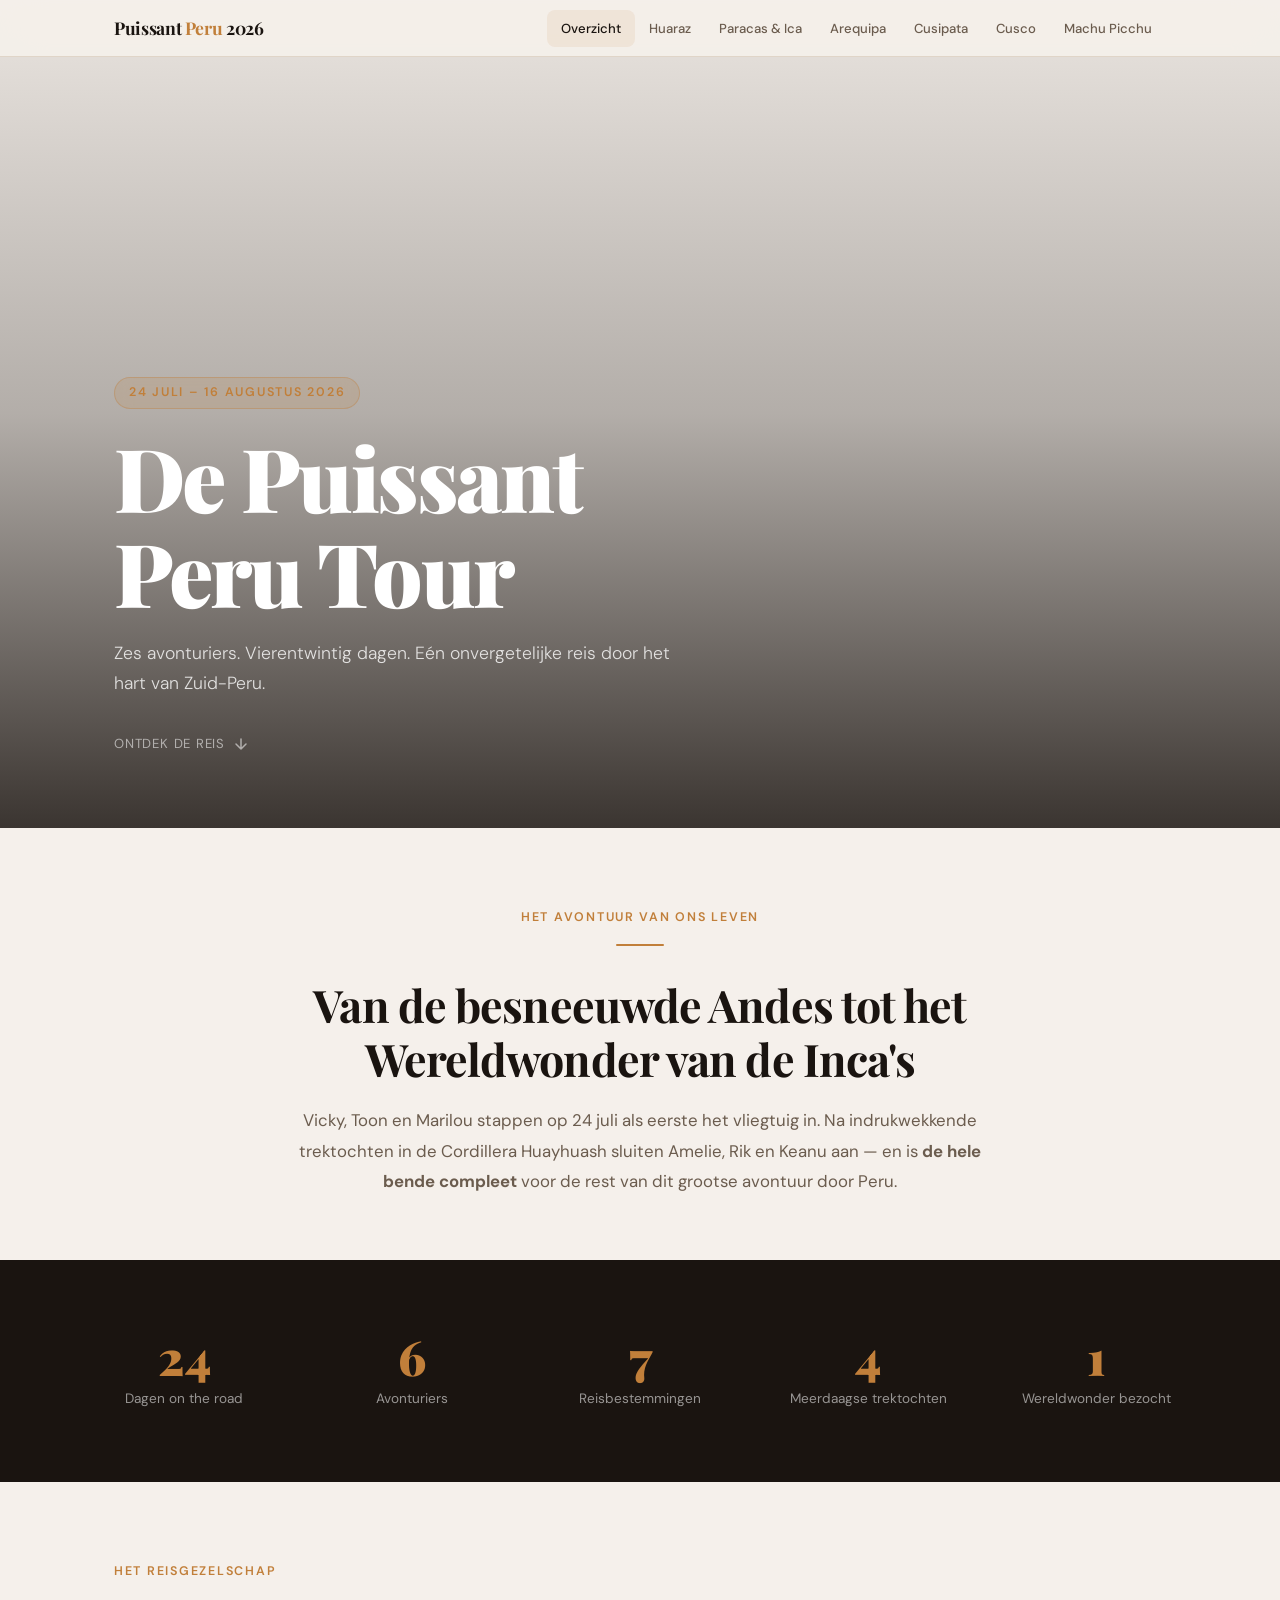
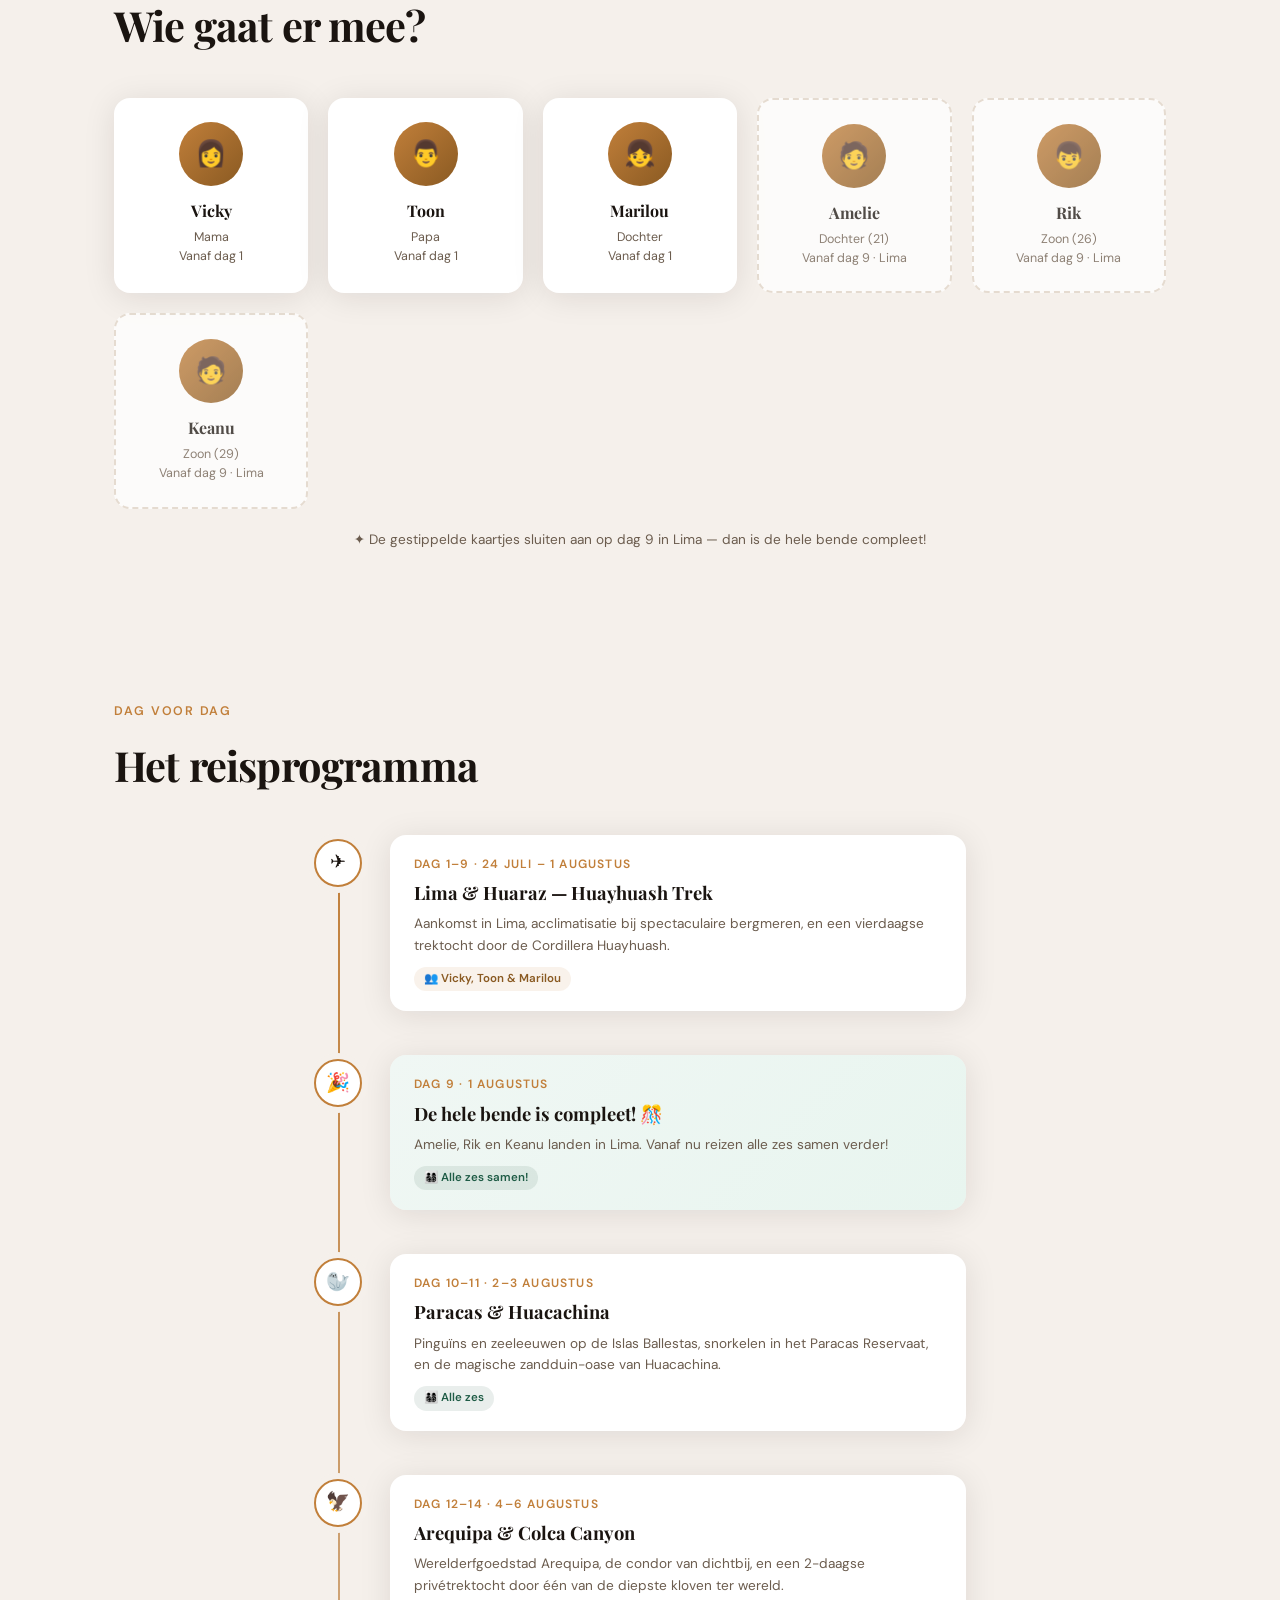
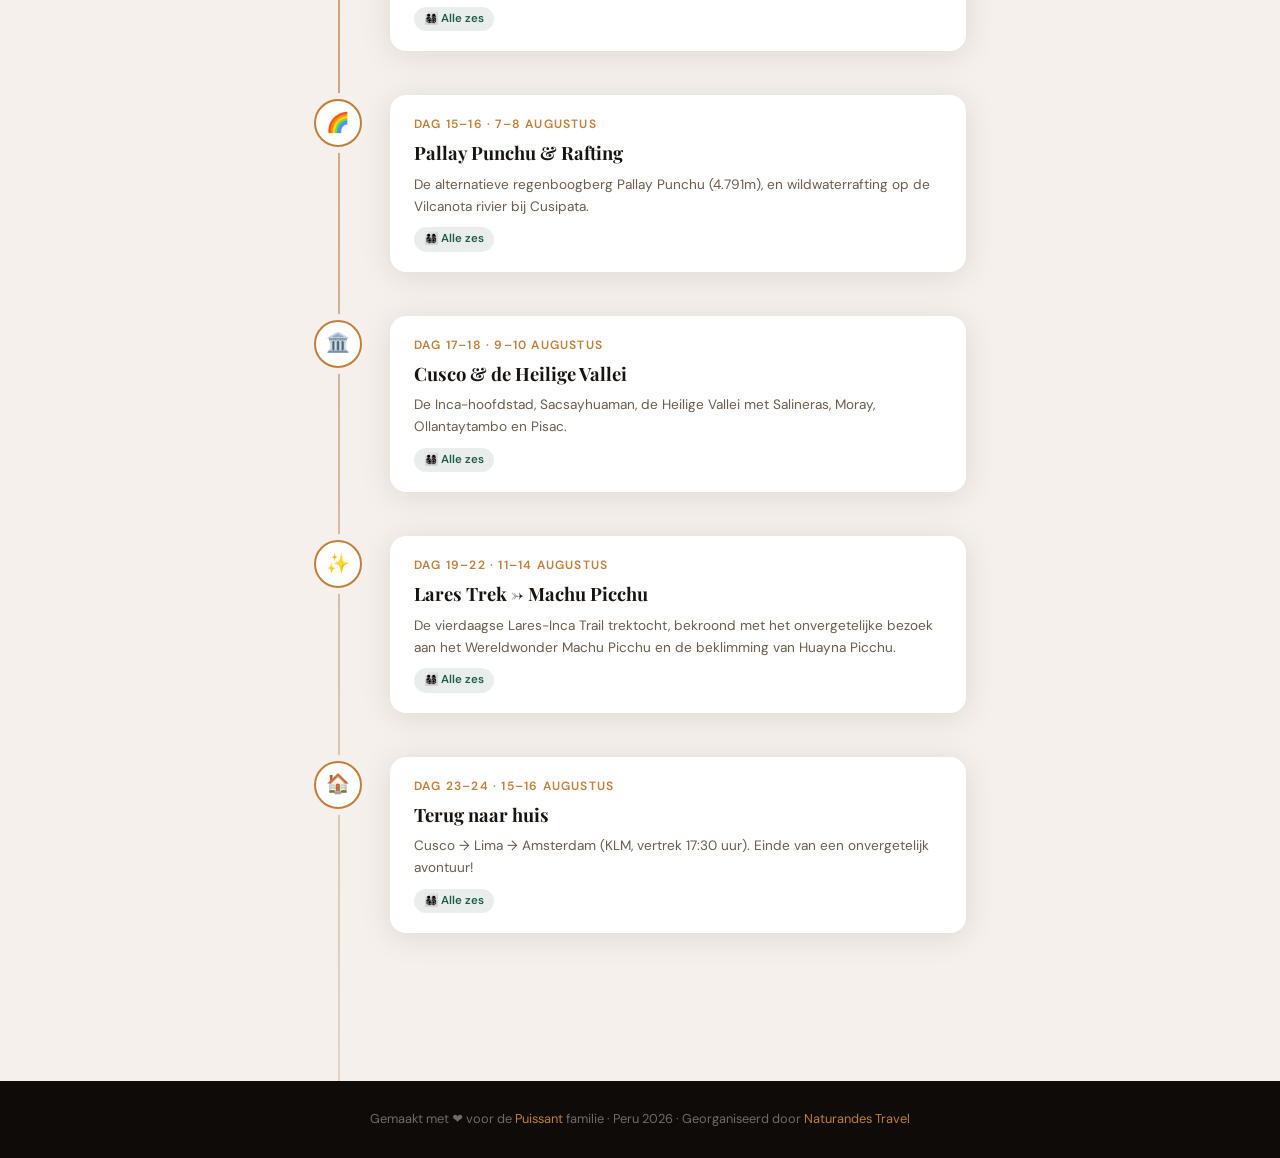
==== index.html @ 6099e21e "Initial site creation" ====
<!DOCTYPE html>
<html lang="nl">
<head>
  <meta charset="UTF-8" />
  <meta name="viewport" content="width=device-width, initial-scale=1.0" />
  <title>De Puissant Peru Tour 2026</title>
  <meta name="description" content="24 dagen Zuid-Peru met de familie Puissant — zomer 2026" />
  <link rel="stylesheet" href="css/style.css" />
  <!-- Extra stijl enkel voor de homepage tijdlijn -->
  <style>
    /* Tijdlijn op de homepage */
    .tijdlijn {
      max-width: 700px;
      margin: 0 auto;
      padding: 0 24px 100px;
      position: relative;
    }
    /* Verticale lijn */
    .tijdlijn::before {
      content: '';
      position: absolute;
      left: 48px;
      top: 0; bottom: 0;
      width: 2px;
      background: linear-gradient(to bottom, var(--kleur-accent), var(--kleur-lijn));
    }
    .tijdlijn-item {
      display: flex;
      gap: 28px;
      align-items: flex-start;
      margin-bottom: 48px;
      position: relative;
    }
    /* Cirkel op de tijdlijn */
    .tijdlijn-cirkel {
      width: 48px;
      height: 48px;
      border-radius: 50%;
      background: var(--kleur-wit);
      border: 2px solid var(--kleur-accent);
      display: flex;
      align-items: center;
      justify-content: center;
      font-size: 1.2rem;
      flex-shrink: 0;
      box-shadow: 0 0 0 6px var(--kleur-achtergrond);
      z-index: 1;
    }
    .tijdlijn-kaart {
      flex: 1;
      background: var(--kleur-wit);
      border-radius: var(--radius);
      padding: 20px 24px;
      box-shadow: var(--schaduw);
      text-decoration: none;
      color: inherit;
      display: block;
      transition: transform 0.3s ease, box-shadow 0.3s ease;
      margin-top: -4px;
    }
    .tijdlijn-kaart:hover {
      transform: translateX(6px);
      box-shadow: var(--schaduw-hover);
    }
    .tijdlijn-kaart .datum {
      font-size: 0.75rem;
      font-weight: 600;
      text-transform: uppercase;
      letter-spacing: 0.1em;
      color: var(--kleur-accent);
      margin-bottom: 4px;
    }
    .tijdlijn-kaart h3 {
      font-family: var(--font-display);
      font-size: 1.15rem;
      font-weight: 700;
      color: var(--kleur-tekst);
      margin-bottom: 6px;
    }
    .tijdlijn-kaart p {
      font-size: 0.85rem;
      color: var(--kleur-subtitel);
      line-height: 1.6;
    }
    /* Groepsbadge */
    .groeps-badge {
      display: inline-flex;
      align-items: center;
      gap: 5px;
      padding: 3px 10px;
      border-radius: 20px;
      font-size: 0.72rem;
      font-weight: 600;
      margin-top: 10px;
    }
    .groeps-badge.drie {
      background: rgba(193, 127, 58, 0.10);
      color: #8a5a22;
    }
    .groeps-badge.zes {
      background: rgba(46, 92, 75, 0.10);
      color: #1f5c46;
    }

    /* Stats sectie */
    .stats-sectie {
      background: var(--kleur-tekst);
      color: white;
      padding: 72px 24px;
      margin-bottom: 0;
    }
    .stats-grid {
      max-width: var(--max-breedte);
      margin: 0 auto;
      display: grid;
      grid-template-columns: repeat(auto-fit, minmax(180px, 1fr));
      gap: 40px;
      text-align: center;
    }
    .stat-item .getal {
      font-family: var(--font-display);
      font-size: 3rem;
      font-weight: 900;
      color: var(--kleur-accent);
      line-height: 1;
      display: block;
    }
    .stat-item .omschrijving {
      font-size: 0.85rem;
      color: rgba(255,255,255,0.55);
      margin-top: 8px;
    }

    /* Wie gaat er mee sectie */
    .personen-sectie {
      max-width: var(--max-breedte);
      margin: 0 auto;
      padding: 80px 24px;
    }
    .personen-grid {
      display: grid;
      grid-template-columns: repeat(auto-fill, minmax(160px, 1fr));
      gap: 20px;
      margin-top: 40px;
    }
    .persoon-kaart {
      background: var(--kleur-wit);
      border-radius: var(--radius);
      padding: 24px 16px;
      text-align: center;
      box-shadow: var(--schaduw);
    }
    .persoon-avatar {
      width: 64px;
      height: 64px;
      border-radius: 50%;
      background: linear-gradient(135deg, var(--kleur-accent), var(--kleur-accent-donker));
      display: flex;
      align-items: center;
      justify-content: center;
      font-size: 1.6rem;
      margin: 0 auto 12px;
    }
    .persoon-naam {
      font-family: var(--font-display);
      font-size: 1rem;
      font-weight: 700;
      color: var(--kleur-tekst);
      margin-bottom: 4px;
    }
    .persoon-info {
      font-size: 0.78rem;
      color: var(--kleur-subtitel);
      line-height: 1.5;
    }
    .persoon-kaart.later {
      border: 2px dashed var(--kleur-lijn);
      box-shadow: none;
      opacity: 0.75;
    }
  </style>
</head>
<body>

  <!-- ===== NAVIGATIEBALK ===== -->
  <nav class="hoofdnav">
    <div class="nav-binnen">
      <a href="index.html" class="nav-logo">Puissant <span>Peru</span> 2026</a>
      <ul class="nav-links">
        <li><a href="index.html">Overzicht</a></li>
        <li><a href="huaraz.html">Huaraz</a></li>
        <li><a href="paracas-ica.html">Paracas & Ica</a></li>
        <li><a href="arequipa.html">Arequipa</a></li>
        <li><a href="cusipata.html">Cusipata</a></li>
        <li><a href="cusco.html">Cusco</a></li>
        <li><a href="machu-picchu.html">Machu Picchu</a></li>
      </ul>
      <button class="nav-hamburger" aria-label="Menu openen">
        <span></span><span></span><span></span>
      </button>
    </div>
    <nav class="nav-mobiel">
      <a href="index.html">🏠 Overzicht</a>
      <a href="huaraz.html">🏔️ Huaraz</a>
      <a href="paracas-ica.html">🌊 Paracas & Ica</a>
      <a href="arequipa.html">🦅 Arequipa</a>
      <a href="cusipata.html">🌈 Cusipata</a>
      <a href="cusco.html">🏛️ Cusco</a>
      <a href="machu-picchu.html">✨ Machu Picchu</a>
    </nav>
  </nav>

  <!-- ===== HERO ===== -->
  <section class="hero">
    <div class="hero-foto" style="background-image: url('https://images.unsplash.com/photo-1587595431973-160d0d94add1?w=1800&q=85');"></div>
    <div class="hero-overlay"></div>
    <div class="hero-inhoud">
      <span class="hero-label">24 juli – 16 augustus 2026</span>
      <h1 class="hero-titel">De Puissant<br>Peru Tour</h1>
      <p class="hero-ondertitel">Zes avonturiers. Vierentwintig dagen. Eén onvergetelijke reis door het hart van Zuid-Peru.</p>
      <a href="#reisverhaal" class="hero-scroll">
        Ontdek de reis
        <svg width="16" height="16" viewBox="0 0 16 16" fill="none">
          <path d="M8 3v10M3 8l5 5 5-5" stroke="currentColor" stroke-width="1.5" stroke-linecap="round" stroke-linejoin="round"/>
        </svg>
      </a>
    </div>
  </section>

  <!-- ===== INTRO ===== -->
  <section class="intro-sectie fade-in" id="reisverhaal">
    <span class="sectie-label">Het avontuur van ons leven</span>
    <div class="divider"></div>
    <h2>Van de besneeuwde Andes tot het Wereldwonder van de Inca's</h2>
    <p>
      Vicky, Toon en Marilou stappen op 24 juli als eerste het vliegtuig in. Na indrukwekkende trektochten
      in de Cordillera Huayhuash sluiten Amelie, Rik en Keanu aan — en is <strong>de hele bende compleet</strong>
      voor de rest van dit grootse avontuur door Peru.
    </p>
  </section>

  <!-- ===== STATISTIEKEN ===== -->
  <section class="stats-sectie">
    <div class="stats-grid">
      <div class="stat-item fade-in">
        <span class="getal">24</span>
        <p class="omschrijving">Dagen on the road</p>
      </div>
      <div class="stat-item fade-in">
        <span class="getal">6</span>
        <p class="omschrijving">Avonturiers</p>
      </div>
      <div class="stat-item fade-in">
        <span class="getal">7</span>
        <p class="omschrijving">Reisbestemmingen</p>
      </div>
      <div class="stat-item fade-in">
        <span class="getal">4</span>
        <p class="omschrijving">Meerdaagse trektochten</p>
      </div>
      <div class="stat-item fade-in">
        <span class="getal">1</span>
        <p class="omschrijving">Wereldwonder bezocht</p>
      </div>
    </div>
  </section>

  <!-- ===== WIE GAAT ER MEE ===== -->
  <section class="personen-sectie">
    <div class="sectie-header" style="padding: 0 0 0 0;">
      <span class="label">Het reisgezelschap</span>
      <h2>Wie gaat er mee?</h2>
    </div>
    <div class="personen-grid">
      <div class="persoon-kaart fade-in">
        <div class="persoon-avatar">👩</div>
        <div class="persoon-naam">Vicky</div>
        <div class="persoon-info">Mama<br>Vanaf dag 1</div>
      </div>
      <div class="persoon-kaart fade-in">
        <div class="persoon-avatar">👨</div>
        <div class="persoon-naam">Toon</div>
        <div class="persoon-info">Papa<br>Vanaf dag 1</div>
      </div>
      <div class="persoon-kaart fade-in">
        <div class="persoon-avatar">👧</div>
        <div class="persoon-naam">Marilou</div>
        <div class="persoon-info">Dochter<br>Vanaf dag 1</div>
      </div>
      <div class="persoon-kaart later fade-in">
        <div class="persoon-avatar">🧑</div>
        <div class="persoon-naam">Amelie</div>
        <div class="persoon-info">Dochter (21)<br>Vanaf dag 9 · Lima</div>
      </div>
      <div class="persoon-kaart later fade-in">
        <div class="persoon-avatar">👦</div>
        <div class="persoon-naam">Rik</div>
        <div class="persoon-info">Zoon (26)<br>Vanaf dag 9 · Lima</div>
      </div>
      <div class="persoon-kaart later fade-in">
        <div class="persoon-avatar">🧑</div>
        <div class="persoon-naam">Keanu</div>
        <div class="persoon-info">Zoon (29)<br>Vanaf dag 9 · Lima</div>
      </div>
    </div>
    <p style="margin-top:20px;font-size:0.85rem;color:var(--kleur-subtitel);text-align:center;">
      ✦ De gestippelde kaartjes sluiten aan op dag 9 in Lima — dan is de hele bende compleet!
    </p>
  </section>

  <!-- ===== TIJDLIJN OVERZICHT ===== -->
  <section>
    <div class="sectie-header fade-in">
      <span class="label">Dag voor dag</span>
      <h2>Het reisprogramma</h2>
    </div>
    <div class="tijdlijn">

      <div class="tijdlijn-item fade-in">
        <div class="tijdlijn-cirkel">✈️</div>
        <a href="huaraz.html" class="tijdlijn-kaart">
          <div class="datum">Dag 1–9 · 24 juli – 1 augustus</div>
          <h3>Lima & Huaraz — Huayhuash Trek</h3>
          <p>Aankomst in Lima, acclimatisatie bij spectaculaire bergmeren, en een vierdaagse trektocht door de Cordillera Huayhuash.</p>
          <span class="groeps-badge drie">👥 Vicky, Toon & Marilou</span>
        </a>
      </div>

      <div class="tijdlijn-item fade-in">
        <div class="tijdlijn-cirkel">🎉</div>
        <div class="tijdlijn-kaart" style="background:linear-gradient(135deg,#f0f7f4,#e8f5ef);cursor:default;">
          <div class="datum">Dag 9 · 1 augustus</div>
          <h3>De hele bende is compleet! 🎊</h3>
          <p>Amelie, Rik en Keanu landen in Lima. Vanaf nu reizen alle zes samen verder!</p>
          <span class="groeps-badge zes">👨‍👩‍👧‍👦 Alle zes samen!</span>
        </div>
      </div>

      <div class="tijdlijn-item fade-in">
        <div class="tijdlijn-cirkel">🦭</div>
        <a href="paracas-ica.html" class="tijdlijn-kaart">
          <div class="datum">Dag 10–11 · 2–3 augustus</div>
          <h3>Paracas & Huacachina</h3>
          <p>Pinguïns en zeeleeuwen op de Islas Ballestas, snorkelen in het Paracas Reservaat, en de magische zandduin-oase van Huacachina.</p>
          <span class="groeps-badge zes">👨‍👩‍👧‍👦 Alle zes</span>
        </a>
      </div>

      <div class="tijdlijn-item fade-in">
        <div class="tijdlijn-cirkel">🦅</div>
        <a href="arequipa.html" class="tijdlijn-kaart">
          <div class="datum">Dag 12–14 · 4–6 augustus</div>
          <h3>Arequipa & Colca Canyon</h3>
          <p>Werelderfgoedstad Arequipa, de condor van dichtbij, en een 2-daagse privétrektocht door één van de diepste kloven ter wereld.</p>
          <span class="groeps-badge zes">👨‍👩‍👧‍👦 Alle zes</span>
        </a>
      </div>

      <div class="tijdlijn-item fade-in">
        <div class="tijdlijn-cirkel">🌈</div>
        <a href="cusipata.html" class="tijdlijn-kaart">
          <div class="datum">Dag 15–16 · 7–8 augustus</div>
          <h3>Pallay Punchu & Rafting</h3>
          <p>De alternatieve regenboogberg Pallay Punchu (4.791m), en wildwaterrafting op de Vilcanota rivier bij Cusipata.</p>
          <span class="groeps-badge zes">👨‍👩‍👧‍👦 Alle zes</span>
        </a>
      </div>

      <div class="tijdlijn-item fade-in">
        <div class="tijdlijn-cirkel">🏛️</div>
        <a href="cusco.html" class="tijdlijn-kaart">
          <div class="datum">Dag 17–18 · 9–10 augustus</div>
          <h3>Cusco & de Heilige Vallei</h3>
          <p>De Inca-hoofdstad, Sacsayhuaman, de Heilige Vallei met Salineras, Moray, Ollantaytambo en Pisac.</p>
          <span class="groeps-badge zes">👨‍👩‍👧‍👦 Alle zes</span>
        </a>
      </div>

      <div class="tijdlijn-item fade-in">
        <div class="tijdlijn-cirkel">✨</div>
        <a href="machu-picchu.html" class="tijdlijn-kaart">
          <div class="datum">Dag 19–22 · 11–14 augustus</div>
          <h3>Lares Trek → Machu Picchu</h3>
          <p>De vierdaagse Lares-Inca Trail trektocht, bekroond met het onvergetelijke bezoek aan het Wereldwonder Machu Picchu en de beklimming van Huayna Picchu.</p>
          <span class="groeps-badge zes">👨‍👩‍👧‍👦 Alle zes</span>
        </a>
      </div>

      <div class="tijdlijn-item fade-in">
        <div class="tijdlijn-cirkel">🏠</div>
        <div class="tijdlijn-kaart" style="cursor:default;">
          <div class="datum">Dag 23–24 · 15–16 augustus</div>
          <h3>Terug naar huis</h3>
          <p>Cusco → Lima → Amsterdam (KLM, vertrek 17:30 uur). Einde van een onvergetelijk avontuur!</p>
          <span class="groeps-badge zes">👨‍👩‍👧‍👦 Alle zes</span>
        </div>
      </div>

    </div>
  </section>

  <!-- ===== FOOTER ===== -->
  <footer>
    <p>Gemaakt met ❤️ voor de <span>Puissant</span> familie · Peru 2026 · Georganiseerd door <a href="https://www.rondreizenperu.com" target="_blank" style="color:var(--kleur-accent);text-decoration:none;">Naturandes Travel</a></p>
  </footer>

  <script src="js/main.js"></script>
</body>
</html>
---- css/style.css ----
/* ============================================================
   PUISSANT PERU 2026 — Gedeelde stijlgids
   Geïnspireerd op Apple.com: minimalisme, grote typografie,
   veel witruimte, vloeiende animaties, sticky navigatie
   ============================================================ */

/* --- Google Fonts import --- */
@import url('https://fonts.googleapis.com/css2?family=Playfair+Display:wght@400;700;900&family=DM+Sans:wght@300;400;500;600&display=swap');

/* --- CSS variabelen (kleurenpalet & spacing) --- */
:root {
  --kleur-achtergrond: #f5f0eb;   /* Warm gebroken wit */
  --kleur-wit: #ffffff;
  --kleur-tekst: #1a1410;         /* Bijna zwart, warm tint */
  --kleur-subtitel: #6b5c4e;      /* Warm grijs-bruin */
  --kleur-accent: #c17f3a;        /* Peruaans goud/terracotta */
  --kleur-accent-donker: #8a5a22;
  --kleur-lijn: #e0d5c8;
  --kleur-nav-bg: rgba(245, 240, 235, 0.92);

  --font-display: 'Playfair Display', Georgia, serif;
  --font-body: 'DM Sans', system-ui, sans-serif;

  --radius: 16px;
  --schaduw: 0 4px 32px rgba(26, 20, 16, 0.10);
  --schaduw-hover: 0 12px 48px rgba(26, 20, 16, 0.18);

  --max-breedte: 1100px;
  --sectie-padding: 100px 24px;
}

/* --- Reset & basis --- */
*, *::before, *::after { box-sizing: border-box; margin: 0; padding: 0; }

html { scroll-behavior: smooth; font-size: 16px; }

body {
  font-family: var(--font-body);
  background-color: var(--kleur-achtergrond);
  color: var(--kleur-tekst);
  line-height: 1.6;
  -webkit-font-smoothing: antialiased;
}

/* --- NAVIGATIEBALK --- */
nav.hoofdnav {
  position: fixed;
  top: 0; left: 0; right: 0;
  z-index: 1000;
  background: var(--kleur-nav-bg);
  backdrop-filter: blur(20px) saturate(180%);
  -webkit-backdrop-filter: blur(20px) saturate(180%);
  border-bottom: 1px solid var(--kleur-lijn);
  transition: all 0.3s ease;
}

.nav-binnen {
  max-width: var(--max-breedte);
  margin: 0 auto;
  padding: 0 24px;
  height: 56px;
  display: flex;
  align-items: center;
  justify-content: space-between;
}

.nav-logo {
  font-family: var(--font-display);
  font-size: 1.1rem;
  font-weight: 700;
  color: var(--kleur-tekst);
  text-decoration: none;
  letter-spacing: -0.02em;
}

.nav-logo span { color: var(--kleur-accent); }

.nav-links {
  display: flex;
  gap: 0;
  list-style: none;
  align-items: center;
}

.nav-links a {
  display: block;
  padding: 8px 14px;
  font-size: 0.82rem;
  font-weight: 500;
  color: var(--kleur-subtitel);
  text-decoration: none;
  border-radius: 8px;
  transition: color 0.2s, background 0.2s;
  white-space: nowrap;
}

.nav-links a:hover,
.nav-links a.actief {
  color: var(--kleur-tekst);
  background: rgba(193, 127, 58, 0.10);
}

/* Hamburger voor mobiel */
.nav-hamburger {
  display: none;
  flex-direction: column;
  gap: 5px;
  cursor: pointer;
  padding: 8px;
  background: none;
  border: none;
}
.nav-hamburger span {
  display: block;
  width: 22px;
  height: 2px;
  background: var(--kleur-tekst);
  border-radius: 2px;
  transition: all 0.3s;
}

/* Mobiel menu */
.nav-mobiel {
  display: none;
  flex-direction: column;
  background: var(--kleur-nav-bg);
  backdrop-filter: blur(20px);
  border-top: 1px solid var(--kleur-lijn);
  padding: 12px 24px 20px;
}
.nav-mobiel.open { display: flex; }
.nav-mobiel a {
  padding: 12px 0;
  font-size: 1rem;
  font-weight: 500;
  color: var(--kleur-tekst);
  text-decoration: none;
  border-bottom: 1px solid var(--kleur-lijn);
}
.nav-mobiel a:last-child { border-bottom: none; }

/* --- HERO SECTIE (grote foto bovenaan) --- */
.hero {
  position: relative;
  height: 92vh;
  min-height: 580px;
  display: flex;
  align-items: flex-end;
  overflow: hidden;
}

.hero-foto {
  position: absolute;
  inset: 0;
  background-size: cover;
  background-position: center;
  background-attachment: fixed; /* parallax effect */
  transform: scale(1.04);
  transition: transform 8s ease-out;
}

/* Verloop van donker onderaan naar transparant bovenaan */
.hero-overlay {
  position: absolute;
  inset: 0;
  background: linear-gradient(
    to top,
    rgba(26, 20, 16, 0.85) 0%,
    rgba(26, 20, 16, 0.30) 50%,
    rgba(26, 20, 16, 0.05) 100%
  );
}

.hero-inhoud {
  position: relative;
  z-index: 1;
  max-width: var(--max-breedte);
  margin: 0 auto;
  padding: 0 24px 72px;
  width: 100%;
}

/* Klein label boven de titel */
.hero-label {
  display: inline-block;
  font-family: var(--font-body);
  font-size: 0.78rem;
  font-weight: 600;
  text-transform: uppercase;
  letter-spacing: 0.14em;
  color: var(--kleur-accent);
  background: rgba(193, 127, 58, 0.15);
  border: 1px solid rgba(193, 127, 58, 0.35);
  border-radius: 20px;
  padding: 5px 14px;
  margin-bottom: 20px;
  backdrop-filter: blur(8px);
}

.hero-titel {
  font-family: var(--font-display);
  font-size: clamp(2.8rem, 7vw, 5.5rem);
  font-weight: 900;
  color: #fff;
  line-height: 1.08;
  letter-spacing: -0.03em;
  margin-bottom: 20px;
  max-width: 800px;
}

.hero-ondertitel {
  font-size: 1.1rem;
  font-weight: 300;
  color: rgba(255,255,255,0.80);
  max-width: 560px;
  margin-bottom: 32px;
  line-height: 1.7;
}

/* Scroll-indicator pijl */
.hero-scroll {
  display: inline-flex;
  align-items: center;
  gap: 8px;
  font-size: 0.82rem;
  color: rgba(255,255,255,0.55);
  text-decoration: none;
  letter-spacing: 0.06em;
  text-transform: uppercase;
  transition: color 0.2s;
}
.hero-scroll:hover { color: rgba(255,255,255,0.90); }
.hero-scroll svg { animation: stuiteren 2s ease-in-out infinite; }

@keyframes stuiteren {
  0%, 100% { transform: translateY(0); }
  50% { transform: translateY(6px); }
}

/* --- INLEIDINGSSECTIE (na hero) --- */
.intro-sectie {
  max-width: 740px;
  margin: 0 auto;
  padding: 80px 24px 64px;
  text-align: center;
}

.intro-sectie .sectie-label {
  display: block;
  font-size: 0.78rem;
  font-weight: 600;
  text-transform: uppercase;
  letter-spacing: 0.14em;
  color: var(--kleur-accent);
  margin-bottom: 16px;
}

.intro-sectie h2 {
  font-family: var(--font-display);
  font-size: clamp(1.8rem, 4vw, 2.8rem);
  font-weight: 700;
  letter-spacing: -0.02em;
  line-height: 1.2;
  margin-bottom: 20px;
  color: var(--kleur-tekst);
}

.intro-sectie p {
  font-size: 1.05rem;
  color: var(--kleur-subtitel);
  line-height: 1.8;
}

/* --- DIVIDER --- */
.divider {
  width: 48px;
  height: 2px;
  background: var(--kleur-accent);
  margin: 0 auto 32px;
  border-radius: 2px;
}

/* --- REISBLOKKEN OVERZICHT (index.html) --- */
.blokken-grid {
  display: grid;
  grid-template-columns: repeat(auto-fill, minmax(300px, 1fr));
  gap: 28px;
  max-width: var(--max-breedte);
  margin: 0 auto;
  padding: 0 24px 100px;
}

/* Kaartje per reisblok */
.blok-kaart {
  display: block;
  text-decoration: none;
  border-radius: var(--radius);
  overflow: hidden;
  background: var(--kleur-wit);
  box-shadow: var(--schaduw);
  transition: transform 0.35s cubic-bezier(.22,.68,0,1.2), box-shadow 0.35s ease;
  position: relative;
}

.blok-kaart:hover {
  transform: translateY(-6px);
  box-shadow: var(--schaduw-hover);
}

.blok-kaart-foto {
  width: 100%;
  aspect-ratio: 16/10;
  object-fit: cover;
  display: block;
  background: var(--kleur-lijn);
  transition: transform 0.5s ease;
}
.blok-kaart:hover .blok-kaart-foto { transform: scale(1.03); }

.blok-kaart-inhoud {
  padding: 24px;
}

.blok-kaart-nummer {
  font-size: 0.72rem;
  font-weight: 600;
  text-transform: uppercase;
  letter-spacing: 0.14em;
  color: var(--kleur-accent);
  margin-bottom: 8px;
}

.blok-kaart h3 {
  font-family: var(--font-display);
  font-size: 1.25rem;
  font-weight: 700;
  color: var(--kleur-tekst);
  margin-bottom: 8px;
  letter-spacing: -0.02em;
}

.blok-kaart p {
  font-size: 0.88rem;
  color: var(--kleur-subtitel);
  line-height: 1.6;
  margin-bottom: 16px;
}

.blok-kaart-data {
  display: flex;
  align-items: center;
  gap: 6px;
  font-size: 0.80rem;
  color: var(--kleur-subtitel);
}

/* Badge "wie is er mee" */
.badge-wie {
  display: inline-flex;
  align-items: center;
  gap: 5px;
  font-size: 0.75rem;
  font-weight: 500;
  color: var(--kleur-accent-donker);
  background: rgba(193, 127, 58, 0.10);
  border-radius: 20px;
  padding: 3px 10px;
  margin-top: 10px;
}

/* --- ACCORDION (uitklapbare dag-kaarten) --- */
.accordion-container {
  max-width: var(--max-breedte);
  margin: 0 auto;
  padding: 0 24px 80px;
}

.accordion-item {
  border-radius: var(--radius);
  background: var(--kleur-wit);
  box-shadow: var(--schaduw);
  margin-bottom: 16px;
  overflow: hidden;
  transition: box-shadow 0.3s;
}
.accordion-item:hover { box-shadow: var(--schaduw-hover); }

/* Accordion koptekst (klikbaar deel) */
.accordion-header {
  width: 100%;
  background: none;
  border: none;
  cursor: pointer;
  display: flex;
  align-items: center;
  justify-content: space-between;
  padding: 24px 28px;
  text-align: left;
  gap: 16px;
}

.accordion-dag-info {
  display: flex;
  align-items: center;
  gap: 20px;
  flex: 1;
  min-width: 0;
}

.accordion-dag-nummer {
  font-family: var(--font-display);
  font-size: 2rem;
  font-weight: 900;
  color: var(--kleur-accent);
  line-height: 1;
  min-width: 48px;
}

.accordion-dag-tekst h3 {
  font-family: var(--font-display);
  font-size: 1.05rem;
  font-weight: 700;
  color: var(--kleur-tekst);
  letter-spacing: -0.01em;
  margin-bottom: 3px;
}

.accordion-dag-tekst .datum {
  font-size: 0.80rem;
  color: var(--kleur-subtitel);
  font-weight: 400;
}

/* Pijl die draait bij openen */
.accordion-pijl {
  width: 32px;
  height: 32px;
  border-radius: 50%;
  background: var(--kleur-achtergrond);
  display: flex;
  align-items: center;
  justify-content: center;
  flex-shrink: 0;
  transition: transform 0.3s ease, background 0.3s;
}
.accordion-item.open .accordion-pijl {
  transform: rotate(180deg);
  background: var(--kleur-accent);
  color: white;
}

/* Accordion inhoud (ingeklapt) */
.accordion-inhoud {
  max-height: 0;
  overflow: hidden;
  transition: max-height 0.55s cubic-bezier(0.4, 0, 0.2, 1);
}
.accordion-item.open .accordion-inhoud {
  max-height: 2000px; /* groot genoeg voor alle content */
}

.accordion-inhoud-binnen {
  padding: 0 28px 28px;
  border-top: 1px solid var(--kleur-lijn);
  padding-top: 24px;
}

/* Foto-rij in accordion */
.foto-rij {
  display: grid;
  grid-template-columns: repeat(auto-fill, minmax(200px, 1fr));
  gap: 12px;
  margin-bottom: 24px;
}

.foto-rij img {
  width: 100%;
  aspect-ratio: 4/3;
  object-fit: cover;
  border-radius: 10px;
  display: block;
  background: var(--kleur-lijn);
  transition: transform 0.3s ease;
}
.foto-rij img:hover { transform: scale(1.02); }

/* Beschrijving in accordion */
.accordion-inhoud-binnen p {
  font-size: 0.95rem;
  color: var(--kleur-subtitel);
  line-height: 1.8;
  margin-bottom: 20px;
}

/* Links sectie (hotels, activiteiten, bezienswaardigheden) */
.links-sectie {
  display: flex;
  flex-wrap: wrap;
  gap: 10px;
  margin-top: 20px;
  padding-top: 20px;
  border-top: 1px solid var(--kleur-lijn);
}

.link-chip {
  display: inline-flex;
  align-items: center;
  gap: 6px;
  padding: 7px 14px;
  border-radius: 20px;
  font-size: 0.80rem;
  font-weight: 500;
  text-decoration: none;
  transition: all 0.2s;
  border: 1px solid;
}

/* Drie soorten chips: hotel, activiteit, bezienswaardigheid */
.link-chip.hotel {
  color: #7c5c2e;
  background: rgba(193, 127, 58, 0.08);
  border-color: rgba(193, 127, 58, 0.25);
}
.link-chip.hotel:hover {
  background: rgba(193, 127, 58, 0.18);
  border-color: rgba(193, 127, 58, 0.5);
}

.link-chip.activiteit {
  color: #2e5c4b;
  background: rgba(46, 92, 75, 0.08);
  border-color: rgba(46, 92, 75, 0.25);
}
.link-chip.activiteit:hover {
  background: rgba(46, 92, 75, 0.18);
  border-color: rgba(46, 92, 75, 0.5);
}

.link-chip.bezienswaardigheid {
  color: #2e3f5c;
  background: rgba(46, 63, 92, 0.08);
  border-color: rgba(46, 63, 92, 0.25);
}
.link-chip.bezienswaardigheid:hover {
  background: rgba(46, 63, 92, 0.18);
  border-color: rgba(46, 63, 92, 0.5);
}

/* --- PERSOONLIJK MOMENT BANNER --- */
.moment-banner {
  max-width: var(--max-breedte);
  margin: 0 auto 60px;
  padding: 0 24px;
}

.moment-banner-binnen {
  background: linear-gradient(135deg, #2e3f5c 0%, #1a2a3c 100%);
  border-radius: var(--radius);
  padding: 32px 40px;
  display: flex;
  align-items: center;
  gap: 20px;
  color: white;
}

.moment-banner-icon {
  font-size: 2rem;
  flex-shrink: 0;
}

.moment-banner-tekst p {
  font-size: 0.85rem;
  opacity: 0.65;
  text-transform: uppercase;
  letter-spacing: 0.1em;
  margin-bottom: 4px;
  color: white;
}

.moment-banner-tekst strong {
  font-size: 1.05rem;
  font-weight: 500;
  color: white;
  line-height: 1.5;
}

/* --- VOLGENDE STOP sectie (onderaan elke pagina) --- */
.volgende-stop {
  background: var(--kleur-tekst);
  color: white;
  padding: 80px 24px;
  text-align: center;
}

.volgende-stop .label {
  font-size: 0.78rem;
  font-weight: 600;
  text-transform: uppercase;
  letter-spacing: 0.14em;
  color: var(--kleur-accent);
  margin-bottom: 16px;
}

.volgende-stop h2 {
  font-family: var(--font-display);
  font-size: clamp(1.8rem, 4vw, 2.8rem);
  font-weight: 700;
  margin-bottom: 12px;
  letter-spacing: -0.02em;
}

.volgende-stop p {
  color: rgba(255,255,255,0.60);
  font-size: 1rem;
  margin-bottom: 36px;
}

.knop-primair {
  display: inline-flex;
  align-items: center;
  gap: 8px;
  padding: 14px 28px;
  background: var(--kleur-accent);
  color: white;
  border-radius: 50px;
  text-decoration: none;
  font-size: 0.92rem;
  font-weight: 600;
  letter-spacing: 0.02em;
  transition: all 0.25s ease;
  border: none;
  cursor: pointer;
}

.knop-primair:hover {
  background: var(--kleur-accent-donker);
  transform: translateY(-2px);
  box-shadow: 0 8px 24px rgba(193, 127, 58, 0.4);
}

/* --- FOOTER --- */
footer {
  background: #0e0b08;
  color: rgba(255,255,255,0.40);
  text-align: center;
  padding: 28px 24px;
  font-size: 0.80rem;
}
footer span { color: var(--kleur-accent); }

/* --- FADE-IN ANIMATIES bij scrollen --- */
.fade-in {
  opacity: 0;
  transform: translateY(30px);
  transition: opacity 0.65s ease, transform 0.65s ease;
}
.fade-in.zichtbaar {
  opacity: 1;
  transform: translateY(0);
}

/* Vertraging per kaart */
.fade-in:nth-child(2) { transition-delay: 0.1s; }
.fade-in:nth-child(3) { transition-delay: 0.2s; }
.fade-in:nth-child(4) { transition-delay: 0.3s; }
.fade-in:nth-child(5) { transition-delay: 0.4s; }
.fade-in:nth-child(6) { transition-delay: 0.5s; }

/* --- SECTIE HEADERS --- */
.sectie-header {
  max-width: var(--max-breedte);
  margin: 0 auto;
  padding: 72px 24px 40px;
}

.sectie-header .label {
  display: block;
  font-size: 0.78rem;
  font-weight: 600;
  text-transform: uppercase;
  letter-spacing: 0.14em;
  color: var(--kleur-accent);
  margin-bottom: 10px;
}

.sectie-header h2 {
  font-family: var(--font-display);
  font-size: clamp(1.8rem, 4vw, 2.6rem);
  font-weight: 700;
  letter-spacing: -0.02em;
  color: var(--kleur-tekst);
}

/* --- RESPONSIEF --- */
@media (max-width: 768px) {
  .nav-links { display: none; }
  .nav-hamburger { display: flex; }

  .hero-foto { background-attachment: scroll; } /* Geen parallax op mobiel (performance) */

  .blokken-grid { grid-template-columns: 1fr; }

  .accordion-dag-nummer { font-size: 1.5rem; min-width: 36px; }

  .moment-banner-binnen {
    flex-direction: column;
    text-align: center;
    padding: 24px;
  }

  .foto-rij { grid-template-columns: repeat(2, 1fr); }
}

@media (max-width: 480px) {
  .foto-rij { grid-template-columns: 1fr; }
  .accordion-header { padding: 18px 20px; }
  .accordion-inhoud-binnen { padding: 0 20px 20px; padding-top: 20px; }
}
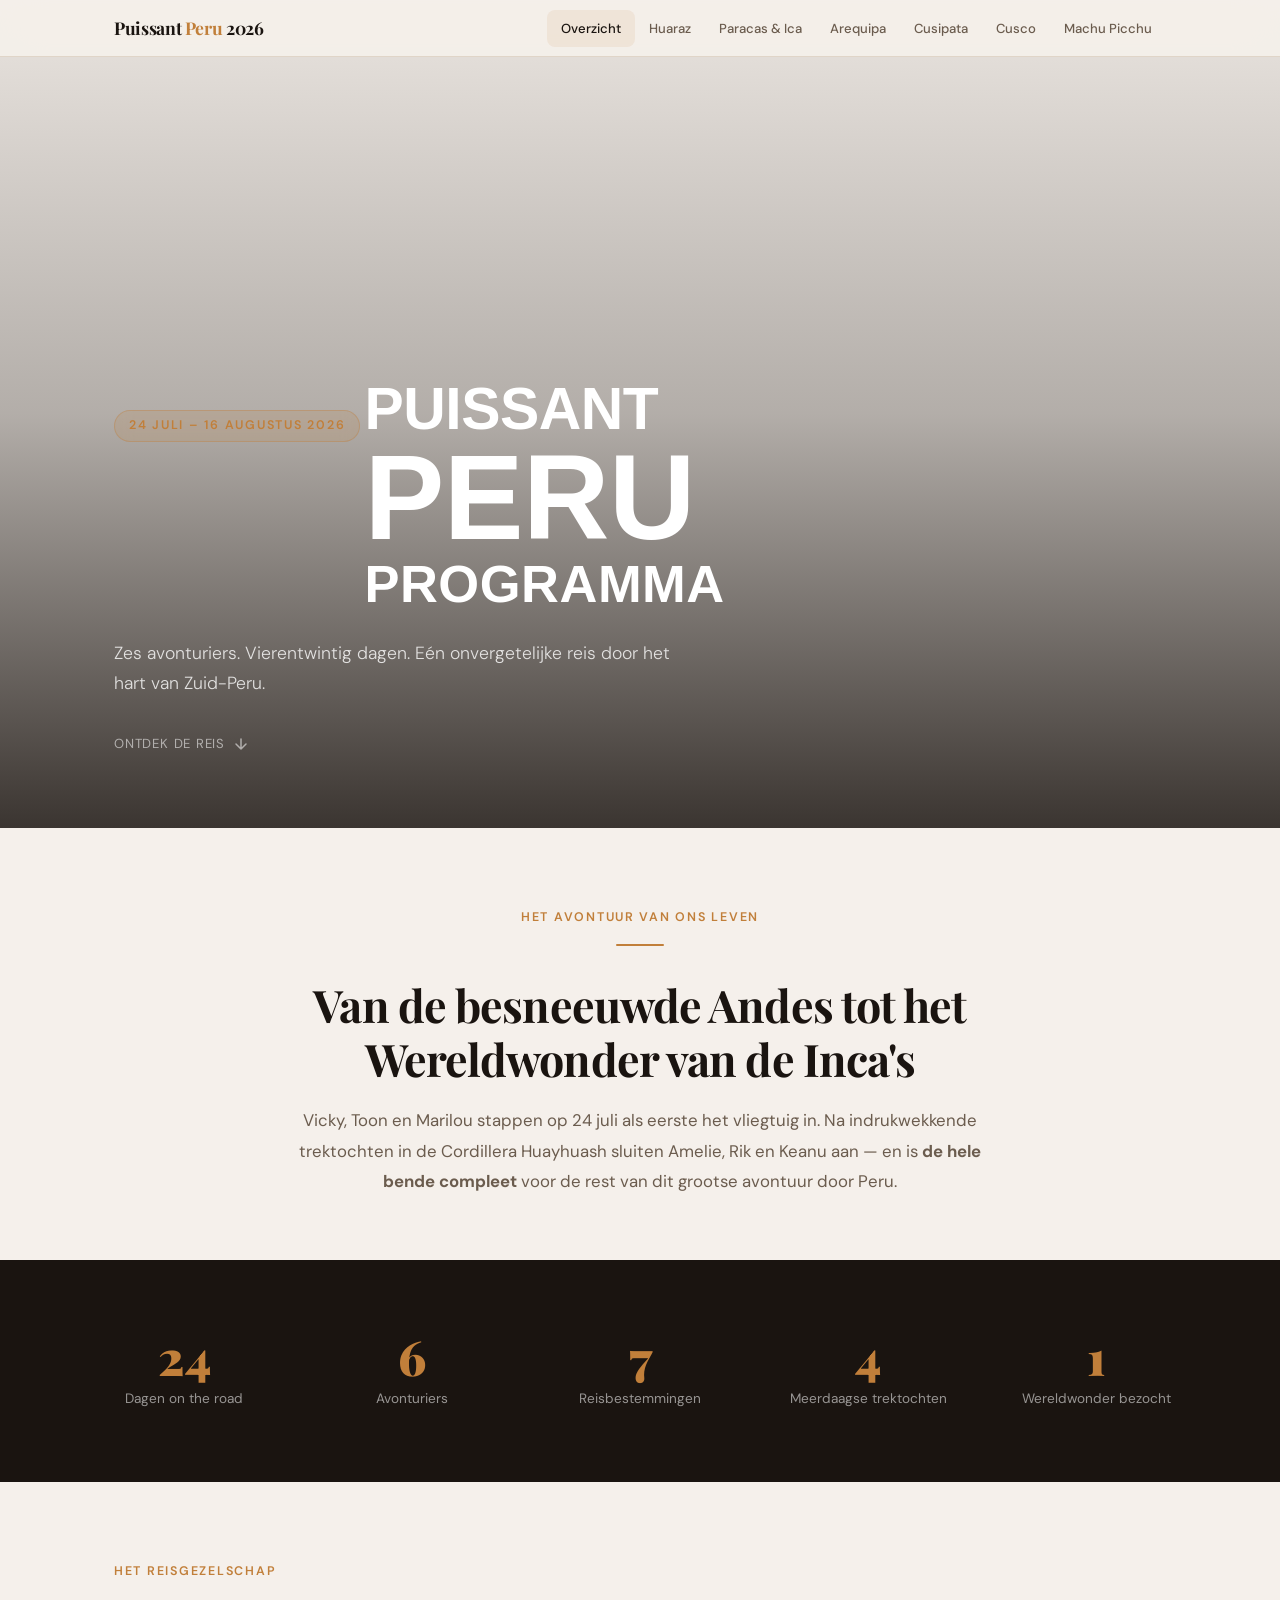
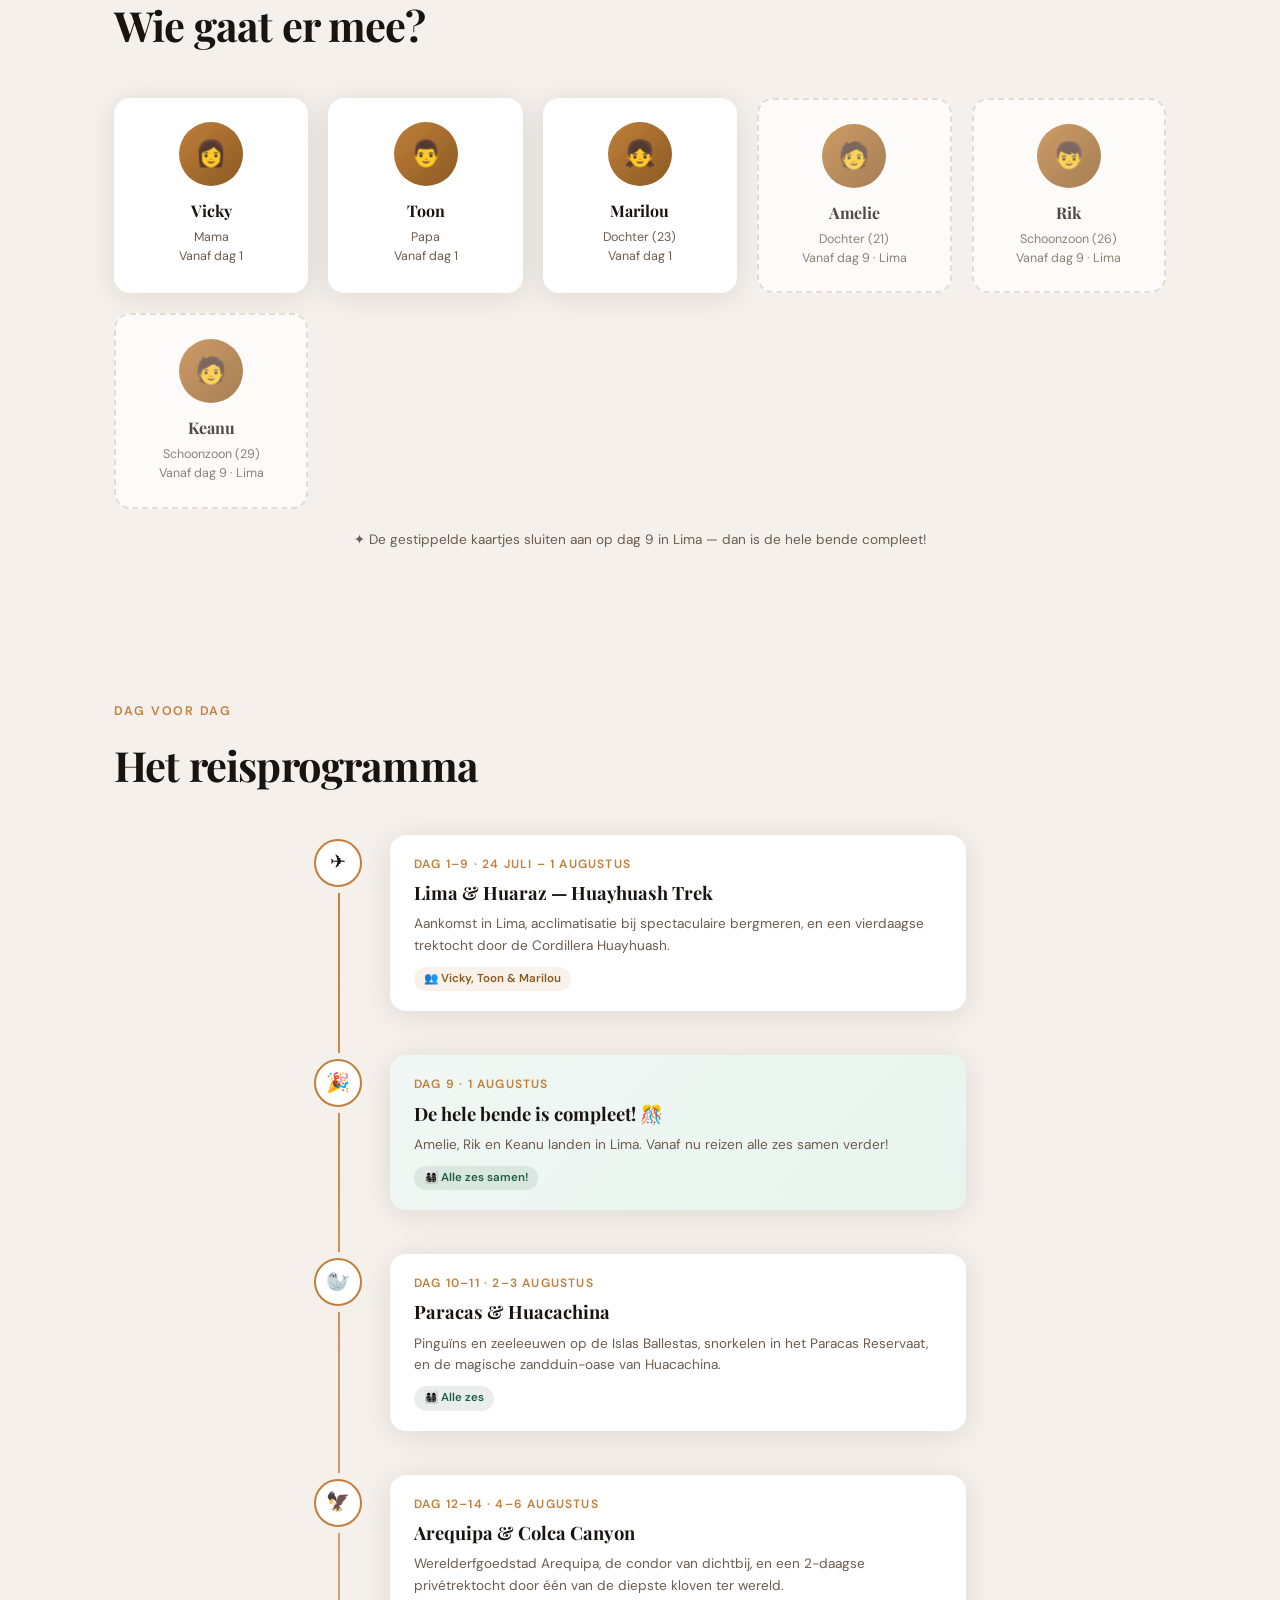
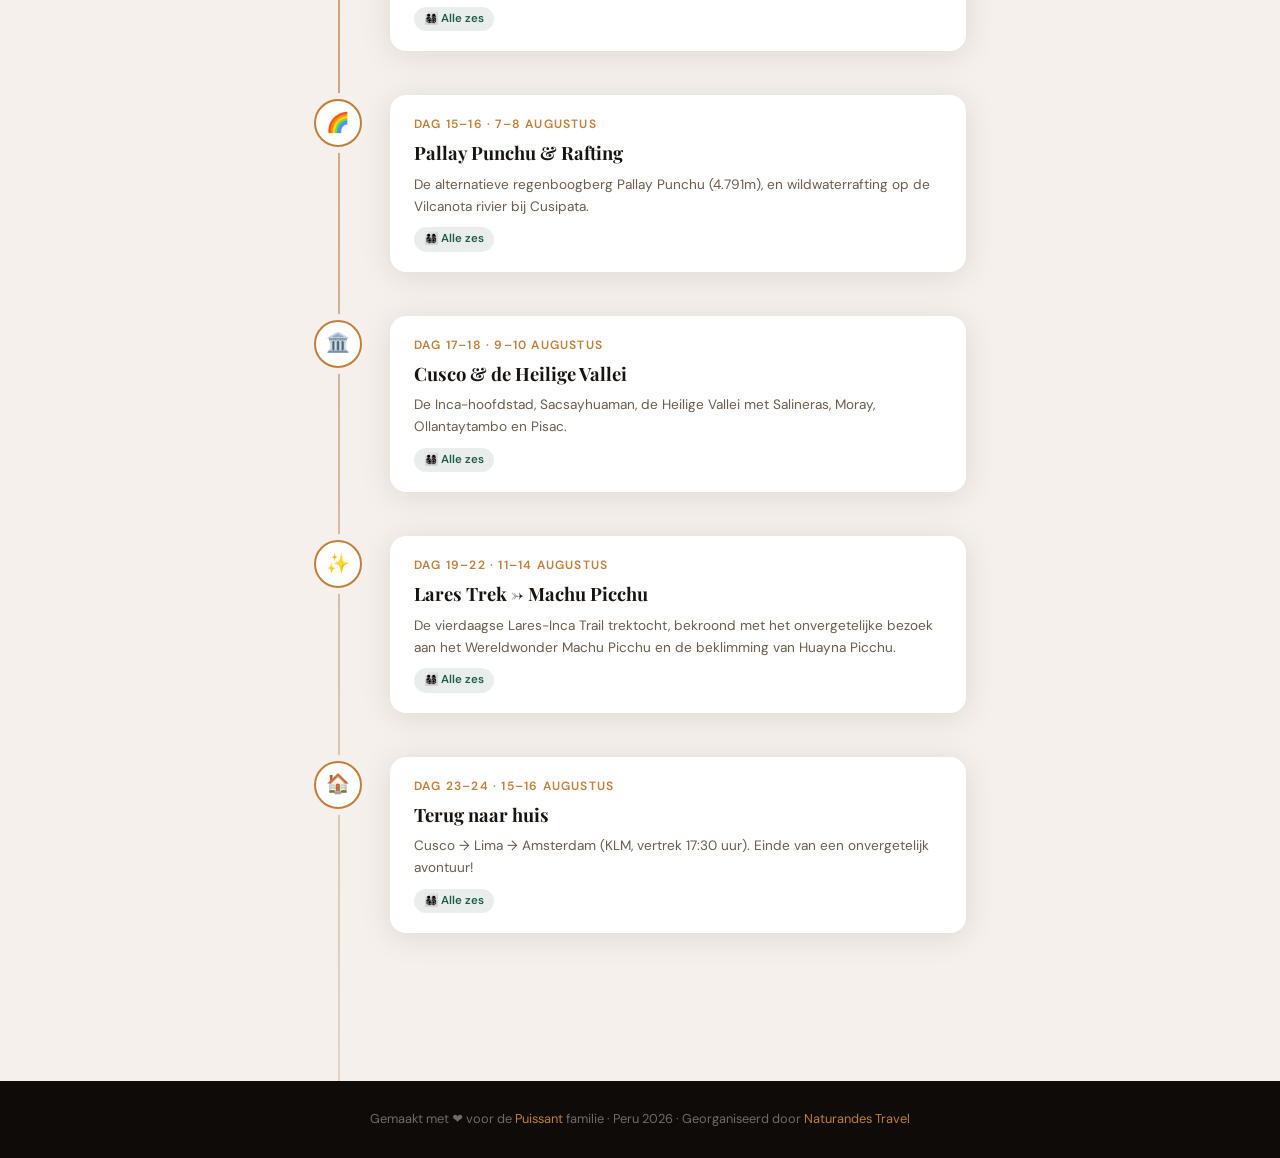
==== commit 81d9c01e: "feedback round 1" ====
--- a/index.html
+++ b/index.html
@@ -178,6 +178,45 @@
       box-shadow: none;
       opacity: 0.75;
     }
+
+    /*
+      PPP LOGO BLOK — het vierkante titelelement in de hero
+      Elke regel heeft een andere font-size zodat ze even breed worden.
+      We gebruiken letter-spacing en font-weight ook als hulpmiddel.
+      De verhoudingen zijn handmatig afgestemd:
+        PUISSANT  = 8 tekens → font-size: 4.60vw  (iets groter dan Programma)
+        PERU      = 4 tekens → font-size: 9.35vw  (veel groter, maar zelfde breedte)
+        PROGRAMMA = 9 tekens → font-size: 4.10vw  (referentie, het langste woord)
+    */
+    .ppp-blok {
+      display: inline-flex;
+      flex-direction: column;
+      align-items: flex-start;
+      margin-bottom: 28px;
+      line-height: 1.0;
+      letter-spacing: -0.03em;
+    }
+    .ppp-blok span {
+      display: block;
+      font-family: 'Inter', -apple-system, sans-serif;
+      font-weight: 800;
+      color: #ffffff;
+      text-transform: uppercase;
+      white-space: nowrap;
+    }
+    /* PUISSANT — 8 letters, iets groter dan Programma */
+    .ppp-puissant  { font-size: clamp(2.1rem, 4.60vw, 5.2rem); }
+    /* PERU — 4 letters, veel groter zodat het even breed is */
+    .ppp-peru      { font-size: clamp(4.0rem, 9.35vw, 10.5rem); font-weight: 900; }
+    /* PROGRAMMA — 9 letters, het smalste lettertype = referentie */
+    .ppp-programma { font-size: clamp(1.85rem, 4.10vw, 4.6rem); font-weight: 600; letter-spacing: 0.01em; }
+
+    @media (max-width: 768px) {
+      /* Op mobiel overschakelen naar vw-gebaseerde sizing */
+      .ppp-puissant  { font-size: 8.8vw; }
+      .ppp-peru      { font-size: 18vw; }
+      .ppp-programma { font-size: 7.85vw; }
+    }
   </style>
 </head>
 <body>
@@ -212,11 +251,30 @@
 
   <!-- ===== HERO ===== -->
   <section class="hero">
-    <div class="hero-foto" style="background-image: url('https://images.unsplash.com/photo-1587595431973-160d0d94add1?w=1800&q=85');"></div>
+    <!-- Cusco foto als hero achtergrond -->
+    <div class="hero-foto" style="background-image: url('https://images.unsplash.com/photo-1526392060635-9d6019884377?w=1800&q=85');"></div>
     <div class="hero-overlay"></div>
     <div class="hero-inhoud">
       <span class="hero-label">24 juli – 16 augustus 2026</span>
-      <h1 class="hero-titel">De Puissant<br>Peru Tour</h1>
+
+      <!--
+        PPP LOGO BLOK
+        Drie regels waarbij elk woord een andere fontgrootte krijgt
+        zodat alle regels exact even breed zijn → vierkant blok effect.
+        Techniek: we meten de breedte van het langste woord ("Programma")
+        en schalen "Puissant" en "Peru" via font-size zodat ze even breed zijn.
+        "Programma" = 9 letters → referentie
+        "Puissant"  = 8 letters → iets groter lettertype om even breed te zijn
+        "Peru"      = 4 letters → veel groter lettertype om even breed te zijn
+        We gebruiken display:block + width:fit-content om de breedte op te meten,
+        en font-size in vw-eenheden om het responsief te houden.
+      -->
+      <div class="ppp-blok">
+        <span class="ppp-puissant">PUISSANT</span>
+        <span class="ppp-peru">PERU</span>
+        <span class="ppp-programma">PROGRAMMA</span>
+      </div>
+
       <p class="hero-ondertitel">Zes avonturiers. Vierentwintig dagen. Eén onvergetelijke reis door het hart van Zuid-Peru.</p>
       <a href="#reisverhaal" class="hero-scroll">
         Ontdek de reis
@@ -285,7 +343,7 @@
       <div class="persoon-kaart fade-in">
         <div class="persoon-avatar">👧</div>
         <div class="persoon-naam">Marilou</div>
-        <div class="persoon-info">Dochter<br>Vanaf dag 1</div>
+        <div class="persoon-info">Dochter (23)<br>Vanaf dag 1</div>
       </div>
       <div class="persoon-kaart later fade-in">
         <div class="persoon-avatar">🧑</div>
@@ -295,12 +353,12 @@
       <div class="persoon-kaart later fade-in">
         <div class="persoon-avatar">👦</div>
         <div class="persoon-naam">Rik</div>
-        <div class="persoon-info">Zoon (26)<br>Vanaf dag 9 · Lima</div>
+        <div class="persoon-info">Schoonzoon (26)<br>Vanaf dag 9 · Lima</div>
       </div>
       <div class="persoon-kaart later fade-in">
         <div class="persoon-avatar">🧑</div>
         <div class="persoon-naam">Keanu</div>
-        <div class="persoon-info">Zoon (29)<br>Vanaf dag 9 · Lima</div>
+        <div class="persoon-info">Schoonzoon (29)<br>Vanaf dag 9 · Lima</div>
       </div>
     </div>
     <p style="margin-top:20px;font-size:0.85rem;color:var(--kleur-subtitel);text-align:center;">
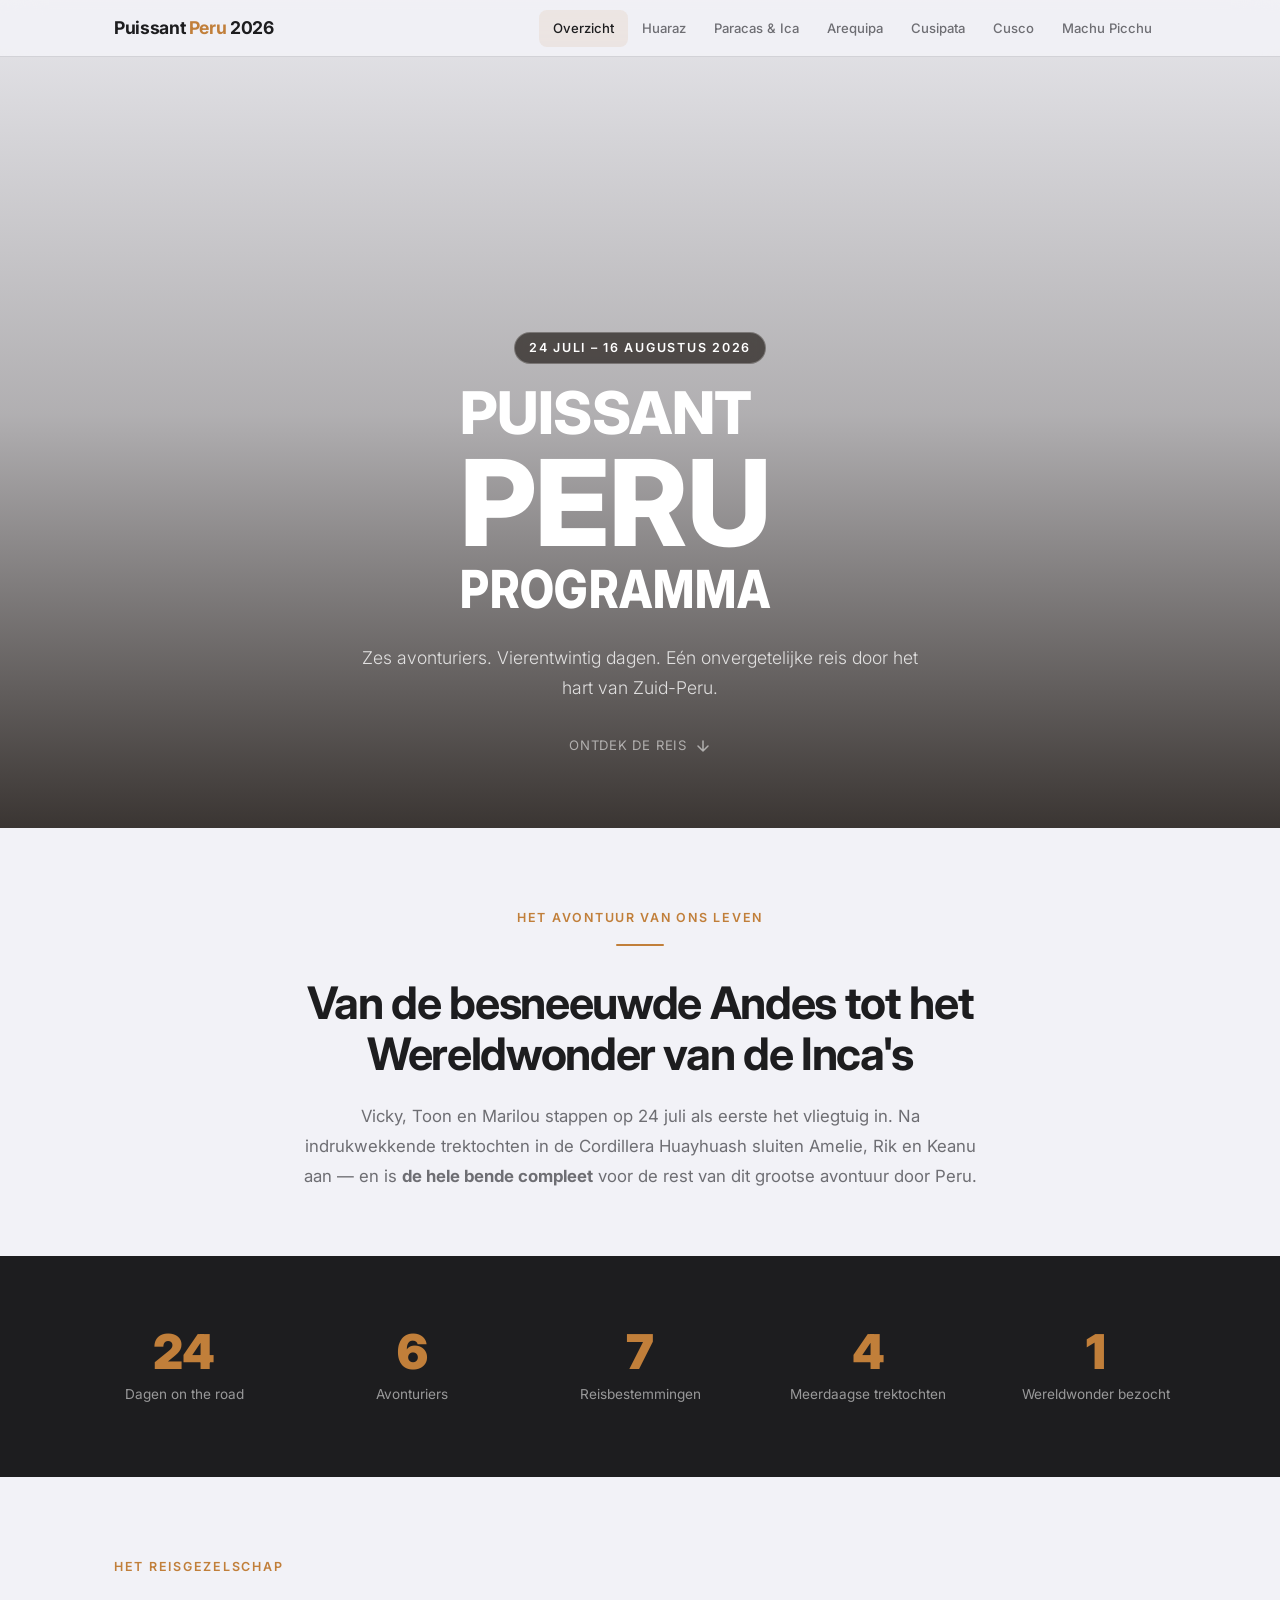
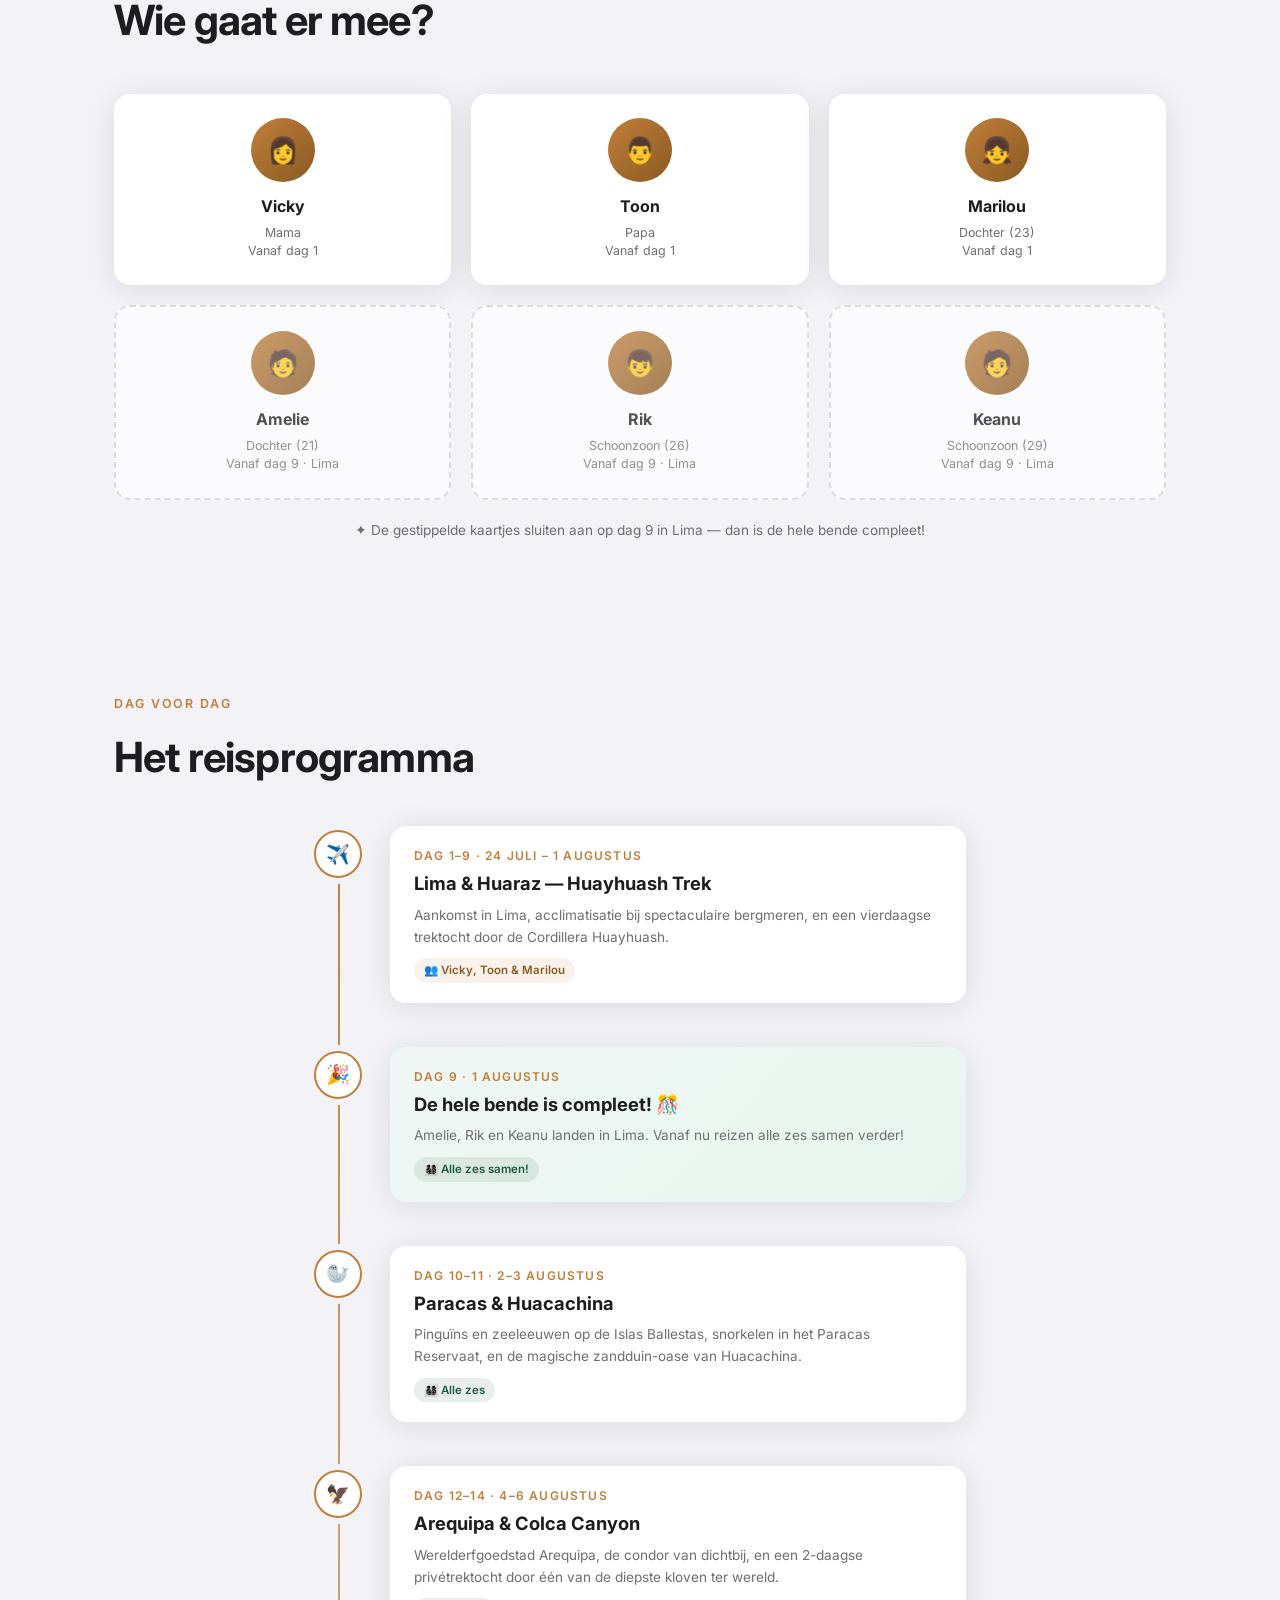
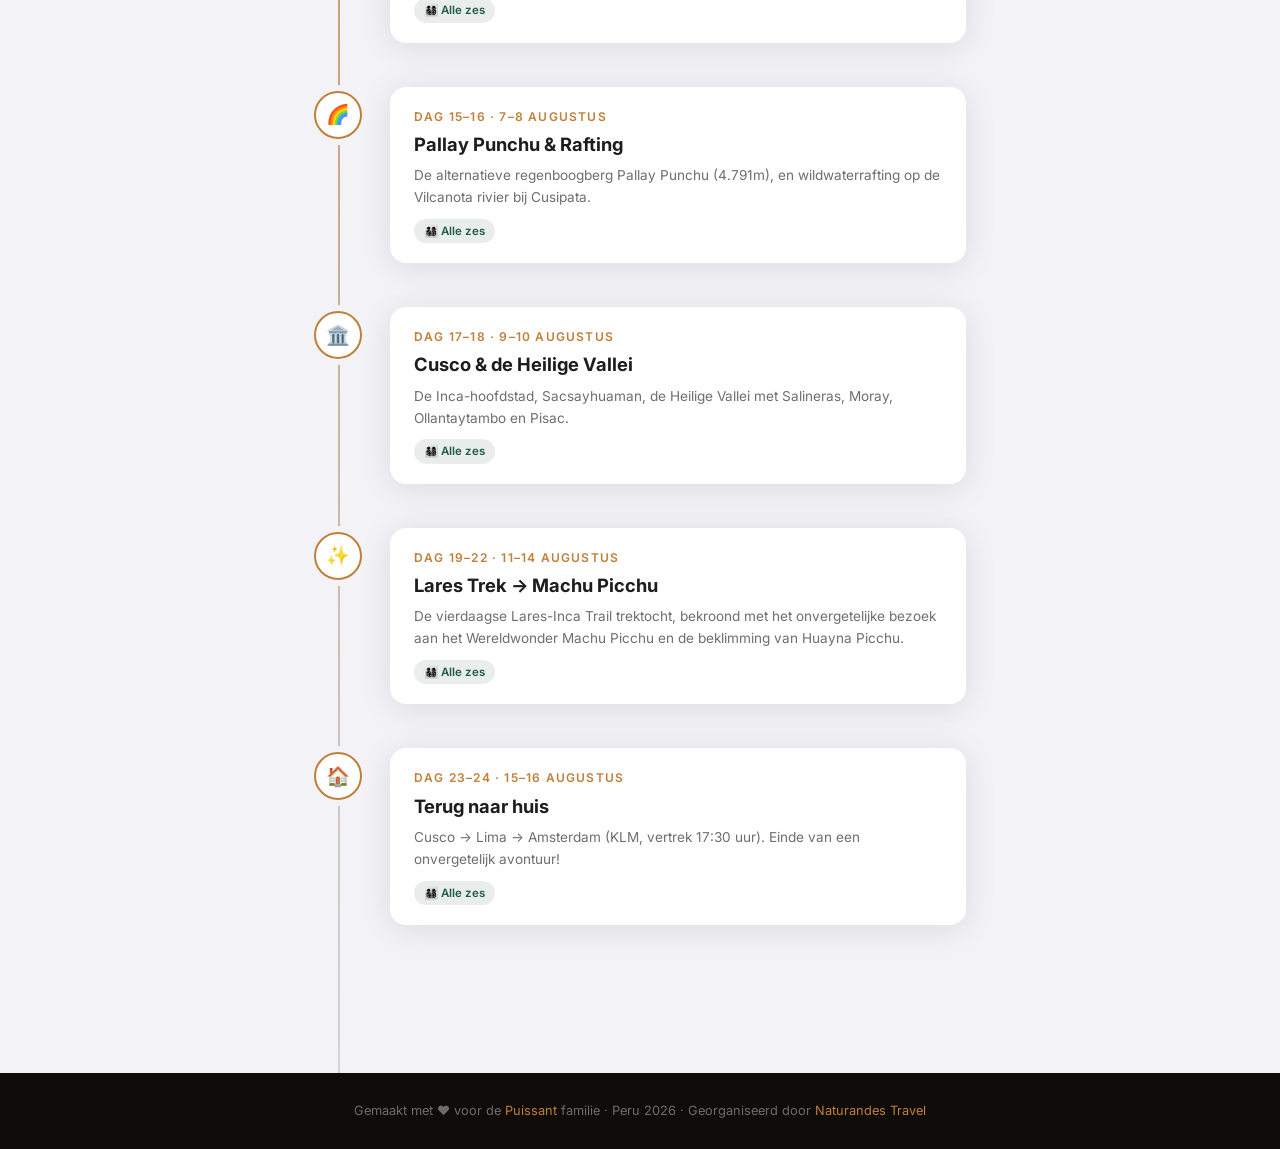
==== commit bbe17603: "3rd iteration" ====
--- a/index.html
+++ b/index.html
@@ -139,9 +139,17 @@
     }
     .personen-grid {
       display: grid;
-      grid-template-columns: repeat(auto-fill, minmax(160px, 1fr));
+      /* Exactly 3 columns → 2 rows of 3 (Vicky/Toon/Marilou + Amelie/Rik/Keanu) */
+      grid-template-columns: repeat(3, 1fr);
       gap: 20px;
       margin-top: 40px;
+    }
+    @media (max-width: 600px) {
+      /* On small screens drop to 2 columns */
+      .personen-grid { grid-template-columns: repeat(2, 1fr); }
+    }
+    @media (max-width: 380px) {
+      .personen-grid { grid-template-columns: 1fr; }
     }
     .persoon-kaart {
       background: var(--kleur-wit);
@@ -218,6 +226,39 @@
       .ppp-programma { font-size: 7.85vw; }
     }
   </style>
+  <script>
+    // 2026-03-15: Scale PROGRAMMA horizontally so it exactly matches the width
+    // of PERU/PUISSANT, forming a perfect rectangular block in the hero.
+    // scaleX is preferred over letter-spacing because it stays pixel-accurate
+    // at every viewport size without recalculating character metrics.
+    function alignPppBlok() {
+      const puissant  = document.querySelector('.ppp-puissant');
+      const peru      = document.querySelector('.ppp-peru');
+      const programma = document.querySelector('.ppp-programma');
+      if (!puissant || !peru || !programma) return;
+
+      // Reset so we measure natural widths
+      programma.style.transform      = '';
+      programma.style.transformOrigin = '';
+
+      const targetWidth   = Math.max(peru.getBoundingClientRect().width,
+                                     puissant.getBoundingClientRect().width);
+      const programmaWidth = programma.getBoundingClientRect().width;
+
+      if (programmaWidth > 0 && targetWidth > 0) {
+        programma.style.transform      = `scaleX(${targetWidth / programmaWidth})`;
+        programma.style.transformOrigin = 'left center';
+      }
+    }
+
+    // Run after fonts are loaded (avoids measuring before Inter is applied)
+    if (document.fonts) {
+      document.fonts.ready.then(alignPppBlok);
+    } else {
+      window.addEventListener('load', alignPppBlok);
+    }
+    window.addEventListener('resize', alignPppBlok);
+  </script>
 </head>
 <body>
 
--- a/css/style.css
+++ b/css/style.css
@@ -4,22 +4,24 @@
    veel witruimte, vloeiende animaties, sticky navigatie
    ============================================================ */
 
-/* --- Google Fonts import --- */
-@import url('https://fonts.googleapis.com/css2?family=Playfair+Display:wght@400;700;900&family=DM+Sans:wght@300;400;500;600&display=swap');
+/* --- Google Fonts import ---
+   Inter is de dichtstbijzijnde open-source equivalent van Apple's SF Pro.
+   Zelfde neutrale geometrie, zelfde optische verhoudingen.              */
+@import url('https://fonts.googleapis.com/css2?family=Inter:wght@300;400;500;600;700;800;900&display=swap');
 
 /* --- CSS variabelen (kleurenpalet & spacing) --- */
 :root {
-  --kleur-achtergrond: #f5f0eb;   /* Warm gebroken wit */
+  --kleur-achtergrond: #f2f2f7;   /* Apple systeemgrijs — exact iOS/macOS kleur */
   --kleur-wit: #ffffff;
-  --kleur-tekst: #1a1410;         /* Bijna zwart, warm tint */
-  --kleur-subtitel: #6b5c4e;      /* Warm grijs-bruin */
+  --kleur-tekst: #1d1d1f;         /* Apple's eigen zwart — letterlijk van apple.com */
+  --kleur-subtitel: #6e6e73;      /* Apple secondary label kleur */
   --kleur-accent: #c17f3a;        /* Peruaans goud/terracotta */
   --kleur-accent-donker: #8a5a22;
-  --kleur-lijn: #e0d5c8;
-  --kleur-nav-bg: rgba(245, 240, 235, 0.92);
-
-  --font-display: 'Playfair Display', Georgia, serif;
-  --font-body: 'DM Sans', system-ui, sans-serif;
+  --kleur-lijn: #d2d2d7;          /* Apple separator kleur */
+  --kleur-nav-bg: rgba(242, 242, 247, 0.85);
+
+  --font-display: 'Inter', -apple-system, BlinkMacSystemFont, sans-serif;
+  --font-body: 'Inter', -apple-system, BlinkMacSystemFont, sans-serif;
 
   --radius: 16px;
   --schaduw: 0 4px 32px rgba(26, 20, 16, 0.10);
@@ -178,6 +180,11 @@
   margin: 0 auto;
   padding: 0 24px 72px;
   width: 100%;
+  /* Centre all hero content so subtitle + scroll align with PPP block */
+  display: flex;
+  flex-direction: column;
+  align-items: center;
+  text-align: center;
 }
 
 /* Klein label boven de titel */
@@ -188,9 +195,10 @@
   font-weight: 600;
   text-transform: uppercase;
   letter-spacing: 0.14em;
-  color: var(--kleur-accent);
-  background: rgba(193, 127, 58, 0.15);
-  border: 1px solid rgba(193, 127, 58, 0.35);
+  /* Dark opaque background ensures readability on any photo */
+  color: #fff;
+  background: rgba(20, 14, 10, 0.65);
+  border: 1px solid rgba(255, 255, 255, 0.25);
   border-radius: 20px;
   padding: 5px 14px;
   margin-bottom: 20px;
@@ -200,10 +208,10 @@
 .hero-titel {
   font-family: var(--font-display);
   font-size: clamp(2.8rem, 7vw, 5.5rem);
-  font-weight: 900;
+  font-weight: 800;
   color: #fff;
-  line-height: 1.08;
-  letter-spacing: -0.03em;
+  line-height: 1.05;
+  letter-spacing: -0.04em;
   margin-bottom: 20px;
   max-width: 800px;
 }
@@ -259,8 +267,8 @@
   font-family: var(--font-display);
   font-size: clamp(1.8rem, 4vw, 2.8rem);
   font-weight: 700;
-  letter-spacing: -0.02em;
-  line-height: 1.2;
+  letter-spacing: -0.03em;
+  line-height: 1.15;
   margin-bottom: 20px;
   color: var(--kleur-tekst);
 }
@@ -421,7 +429,7 @@
   font-size: 1.05rem;
   font-weight: 700;
   color: var(--kleur-tekst);
-  letter-spacing: -0.01em;
+  letter-spacing: -0.02em;
   margin-bottom: 3px;
 }
 
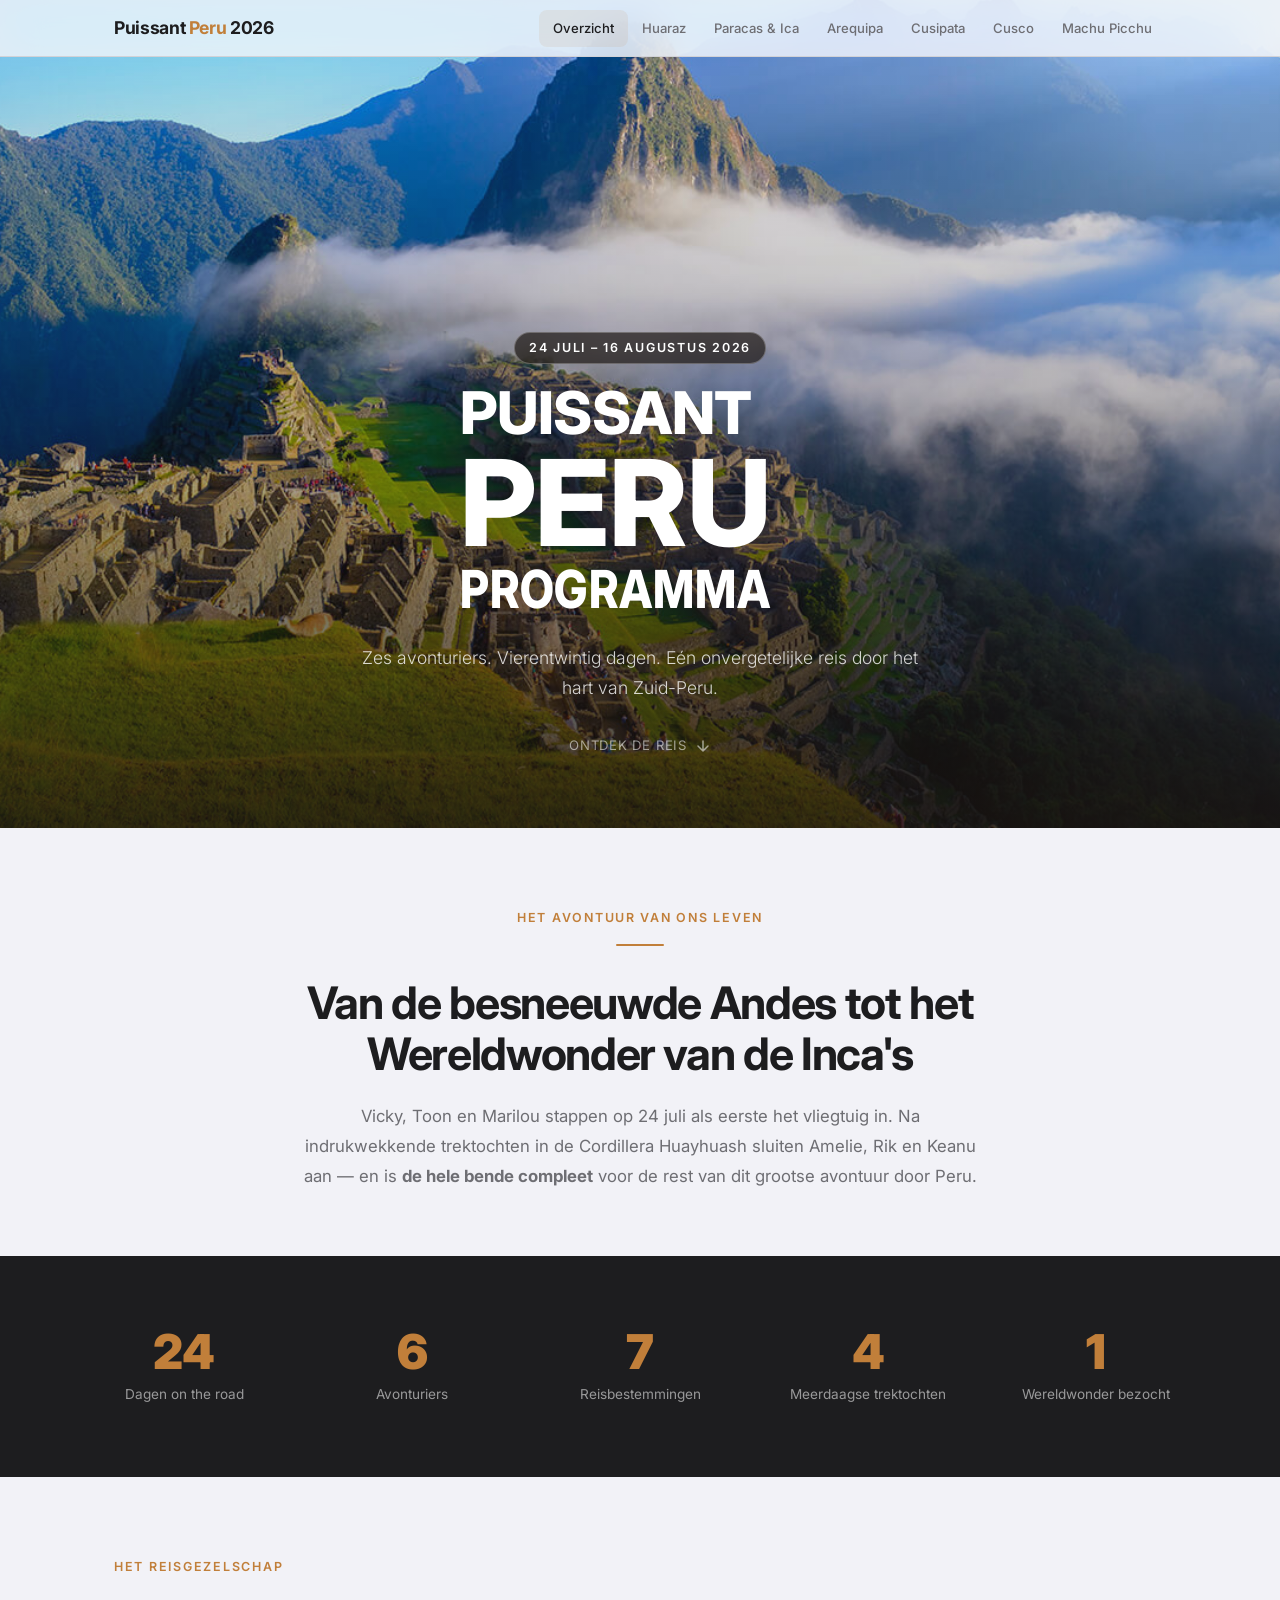
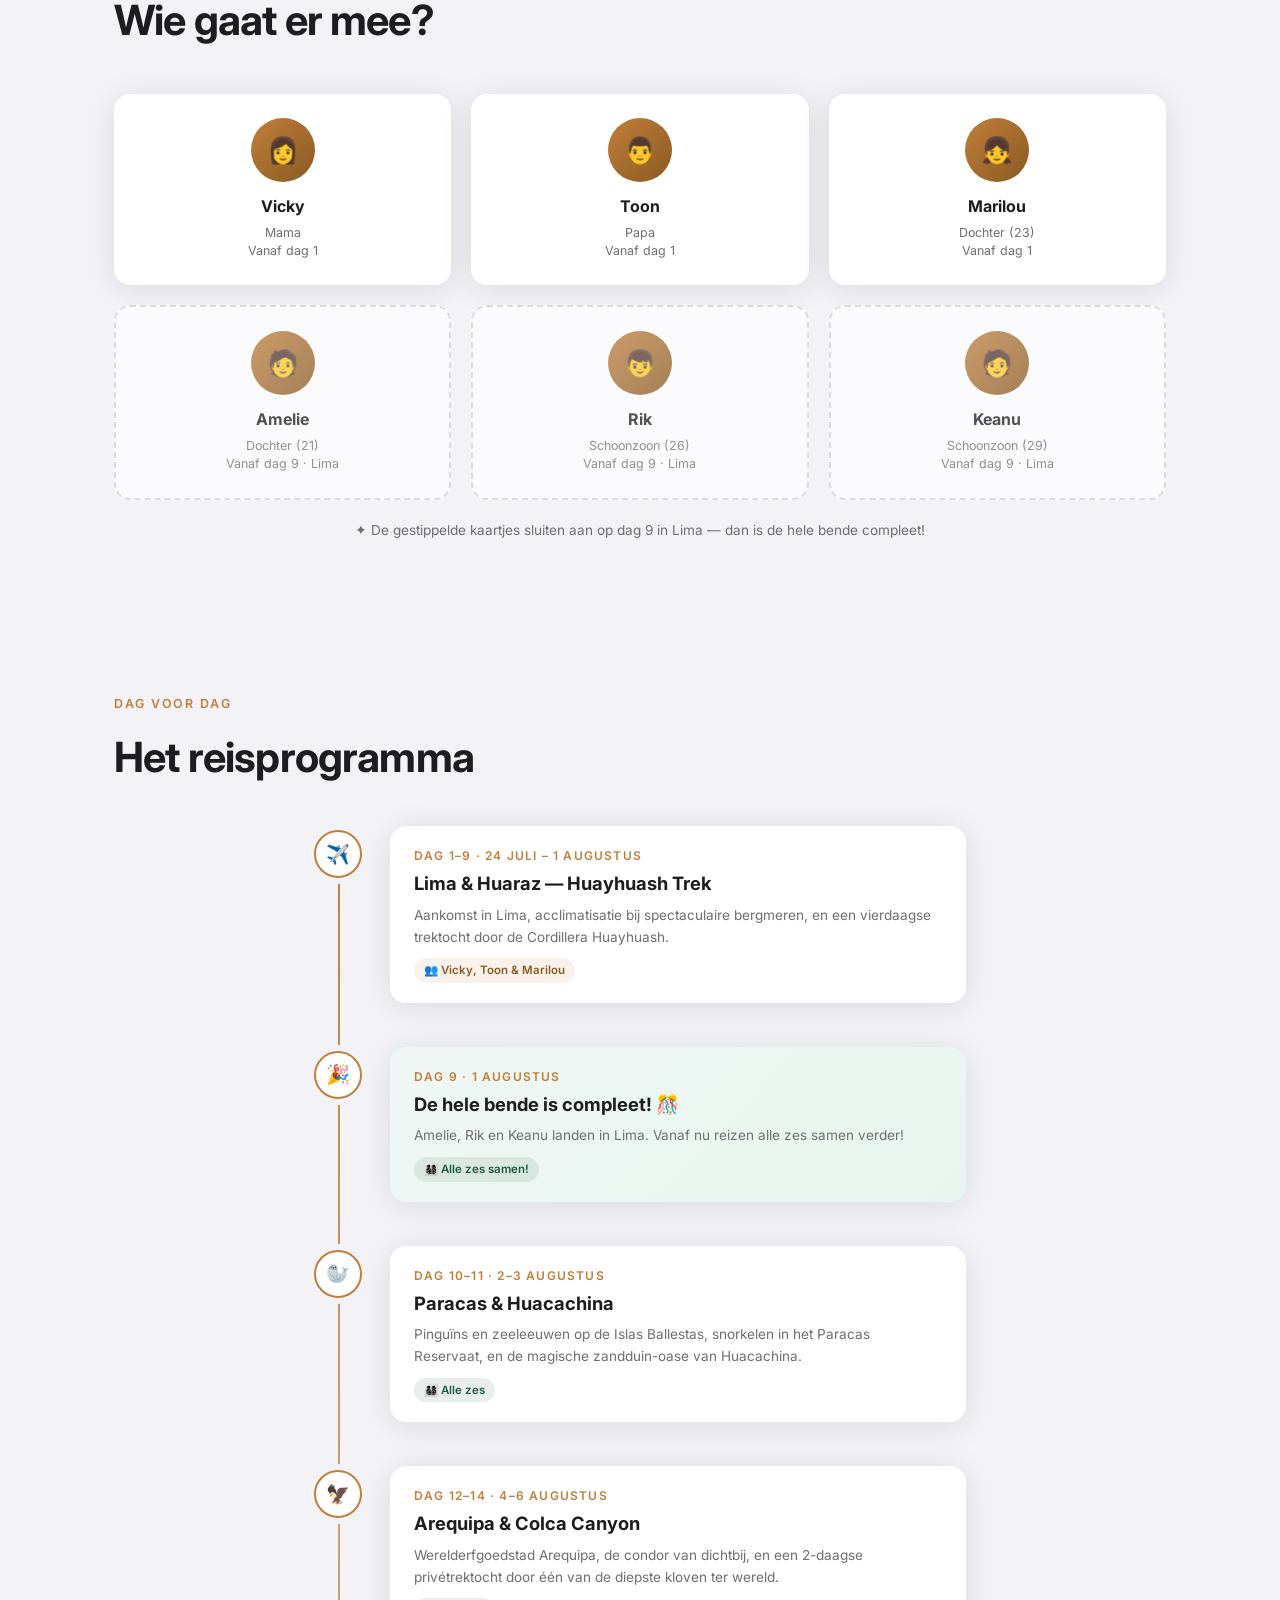
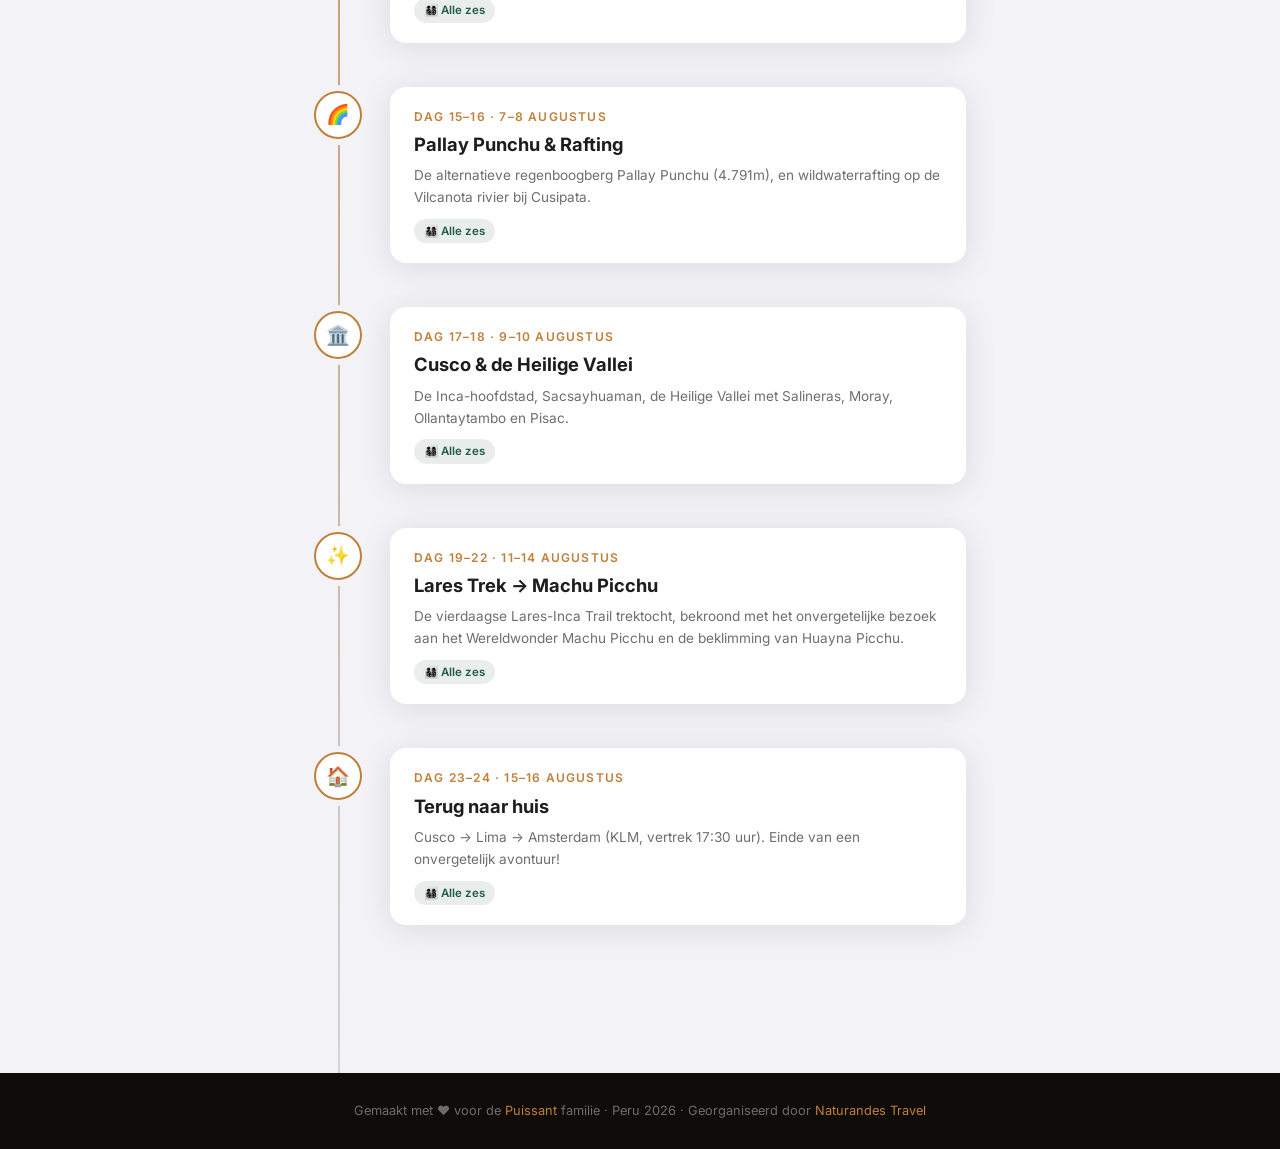
==== commit 71d62f76: "images" ====
--- a/index.html
+++ b/index.html
@@ -293,7 +293,7 @@
   <!-- ===== HERO ===== -->
   <section class="hero">
     <!-- Cusco foto als hero achtergrond -->
-    <div class="hero-foto" style="background-image: url('https://images.unsplash.com/photo-1526392060635-9d6019884377?w=1800&q=85');"></div>
+    <div class="hero-foto" style="background-image: url('images/hero.jpg');"></div>
     <div class="hero-overlay"></div>
     <div class="hero-inhoud">
       <span class="hero-label">24 juli – 16 augustus 2026</span>
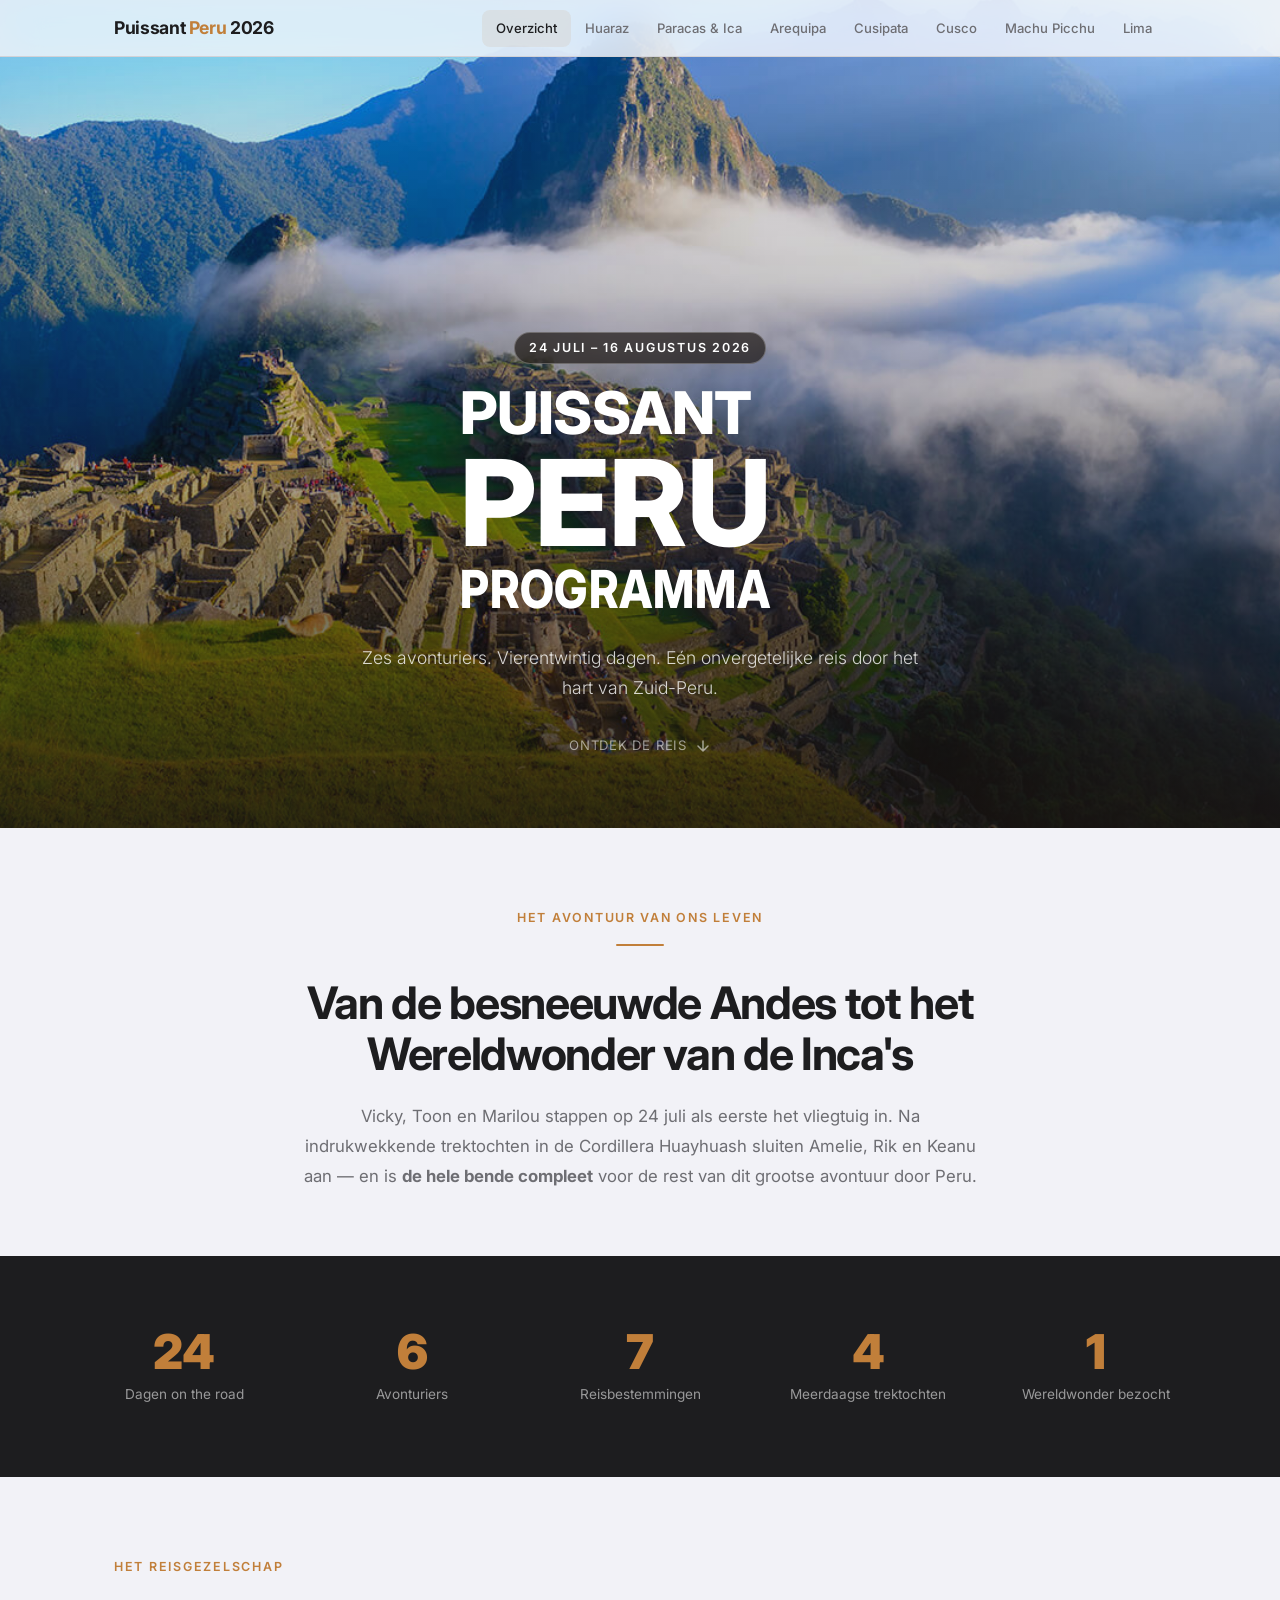
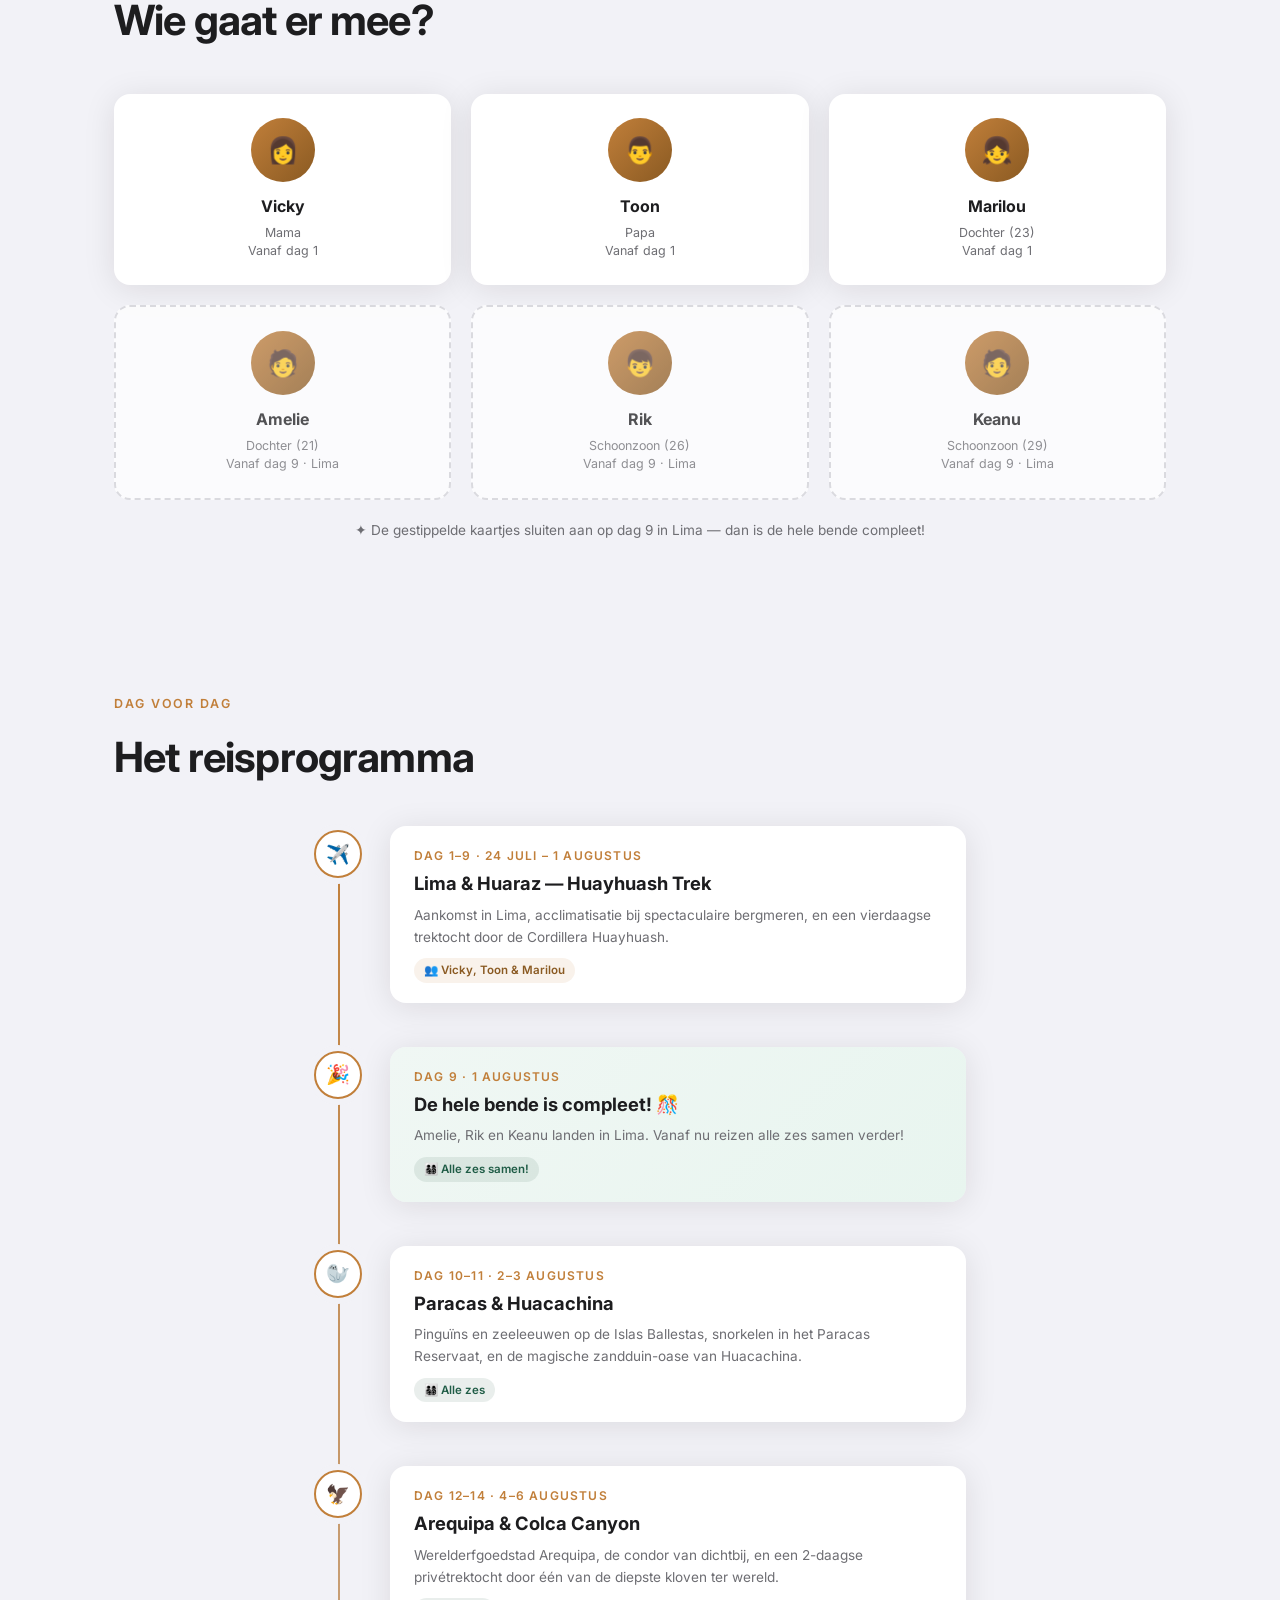
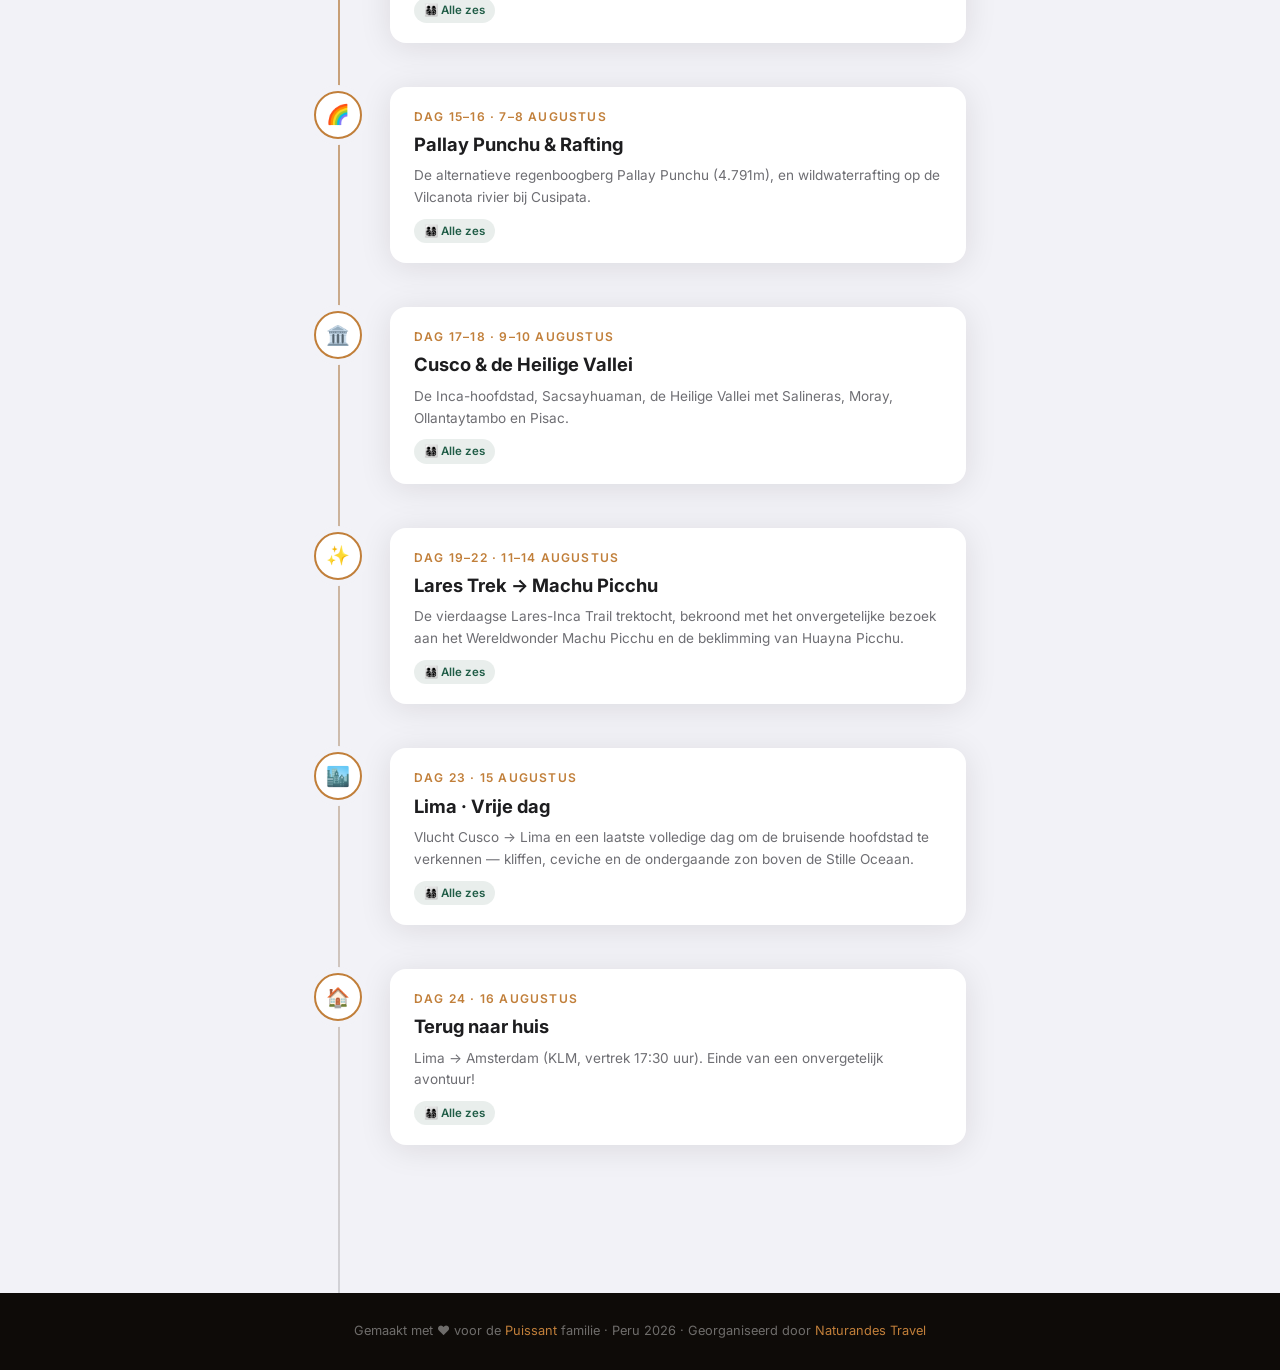
==== commit d65410a3: "ons ipv jullie" ====
--- a/index.html
+++ b/index.html
@@ -274,6 +274,7 @@
         <li><a href="cusipata.html">Cusipata</a></li>
         <li><a href="cusco.html">Cusco</a></li>
         <li><a href="machu-picchu.html">Machu Picchu</a></li>
+        <li><a href="lima.html">Lima</a></li>
       </ul>
       <button class="nav-hamburger" aria-label="Menu openen">
         <span></span><span></span><span></span>
@@ -287,6 +288,7 @@
       <a href="cusipata.html">🌈 Cusipata</a>
       <a href="cusco.html">🏛️ Cusco</a>
       <a href="machu-picchu.html">✨ Machu Picchu</a>
+      <a href="lima.html">🏙️ Lima</a>
     </nav>
   </nav>
 
@@ -486,11 +488,21 @@
       </div>
 
       <div class="tijdlijn-item fade-in">
+        <div class="tijdlijn-cirkel">🏙️</div>
+        <a href="lima.html" class="tijdlijn-kaart">
+          <div class="datum">Dag 23 · 15 augustus</div>
+          <h3>Lima · Vrije dag</h3>
+          <p>Vlucht Cusco → Lima en een laatste volledige dag om de bruisende hoofdstad te verkennen — kliffen, ceviche en de ondergaande zon boven de Stille Oceaan.</p>
+          <span class="groeps-badge zes">👨‍👩‍👧‍👦 Alle zes</span>
+        </a>
+      </div>
+
+      <div class="tijdlijn-item fade-in">
         <div class="tijdlijn-cirkel">🏠</div>
         <div class="tijdlijn-kaart" style="cursor:default;">
-          <div class="datum">Dag 23–24 · 15–16 augustus</div>
+          <div class="datum">Dag 24 · 16 augustus</div>
           <h3>Terug naar huis</h3>
-          <p>Cusco → Lima → Amsterdam (KLM, vertrek 17:30 uur). Einde van een onvergetelijk avontuur!</p>
+          <p>Lima → Amsterdam (KLM, vertrek 17:30 uur). Einde van een onvergetelijk avontuur!</p>
           <span class="groeps-badge zes">👨‍👩‍👧‍👦 Alle zes</span>
         </div>
       </div>
